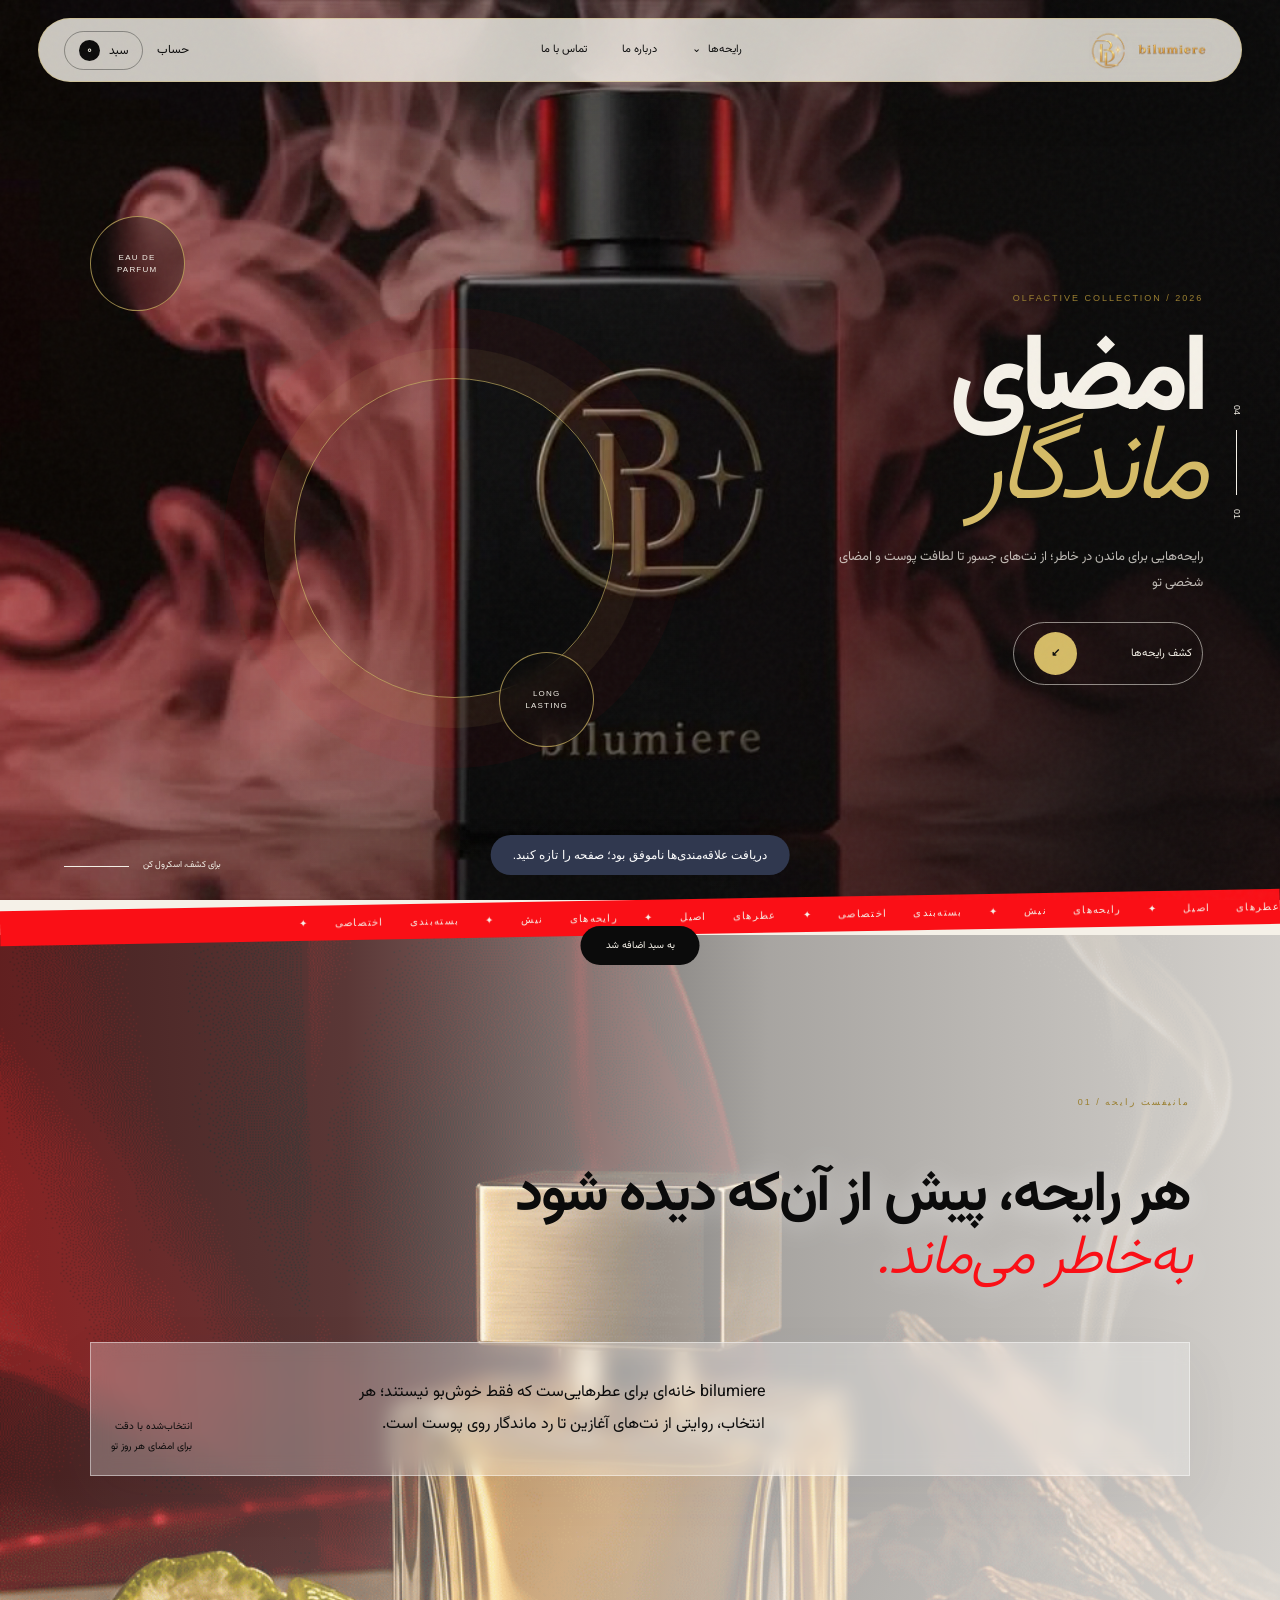
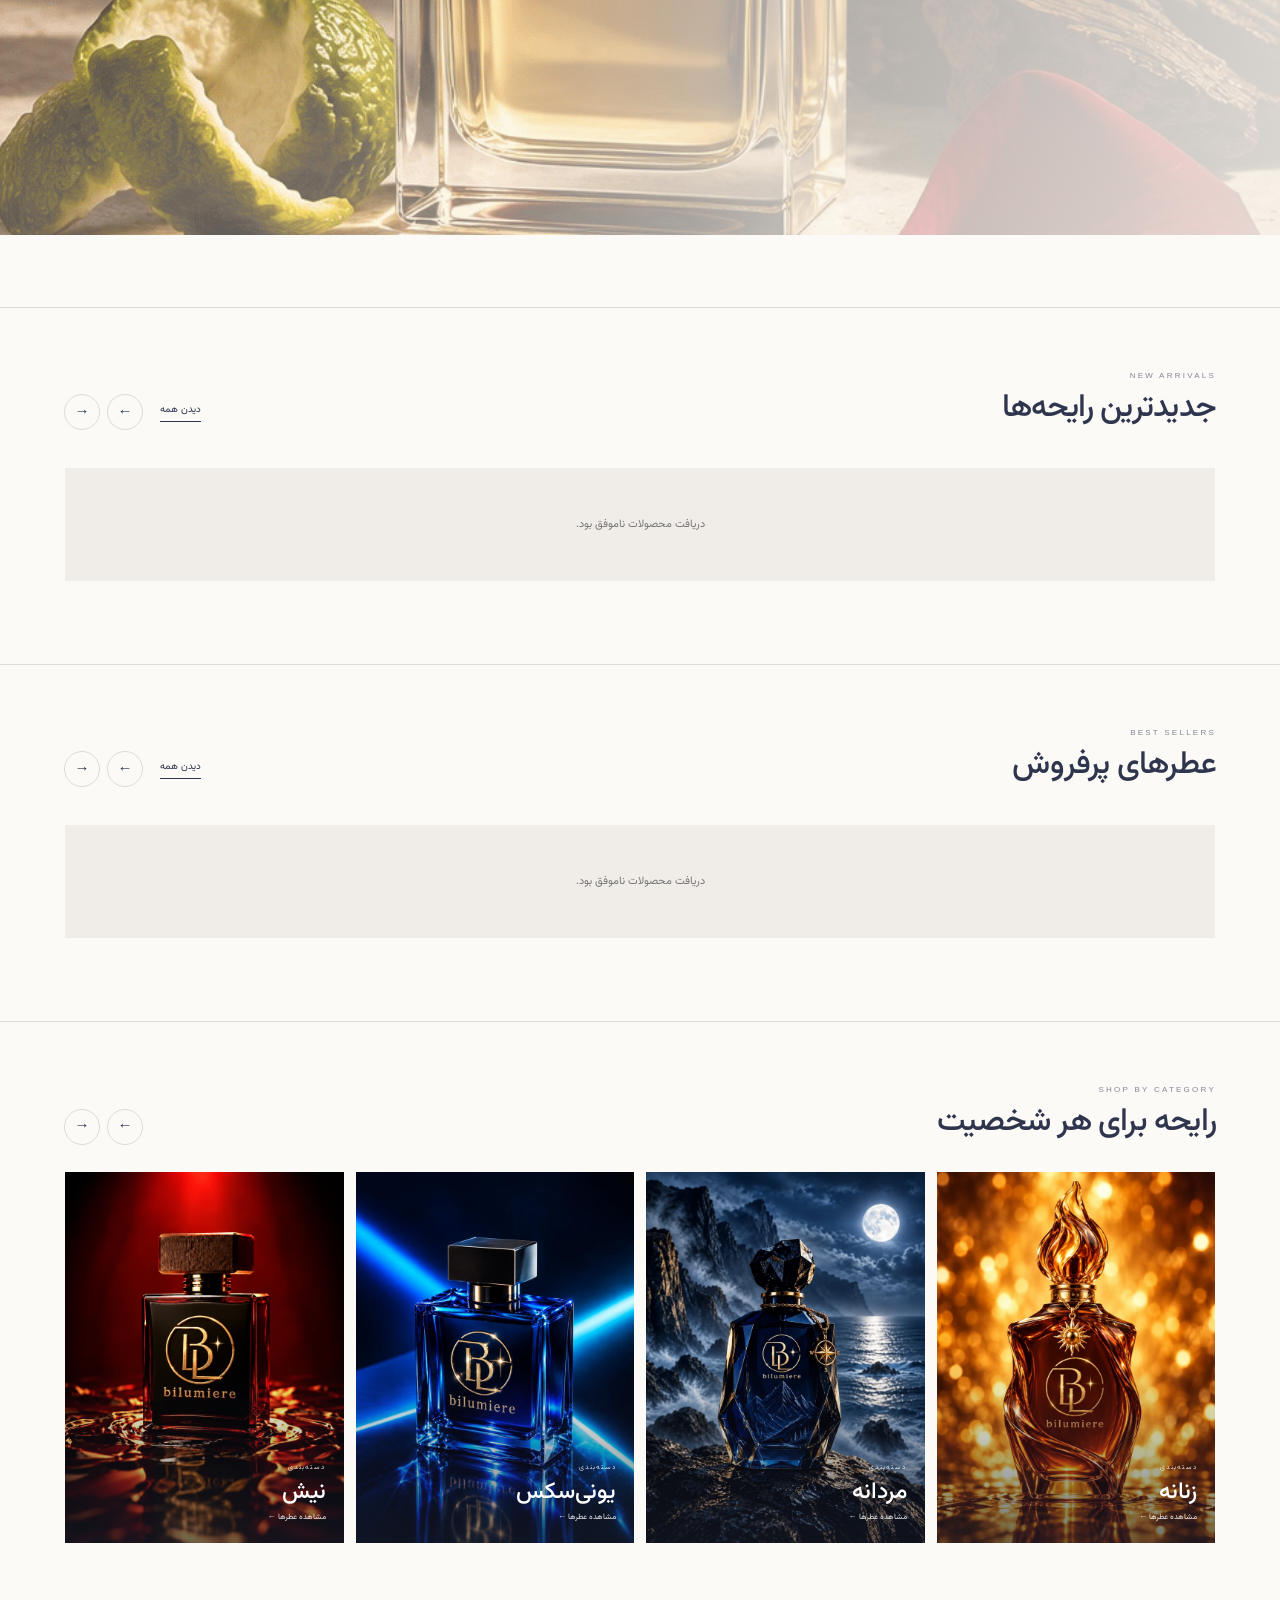
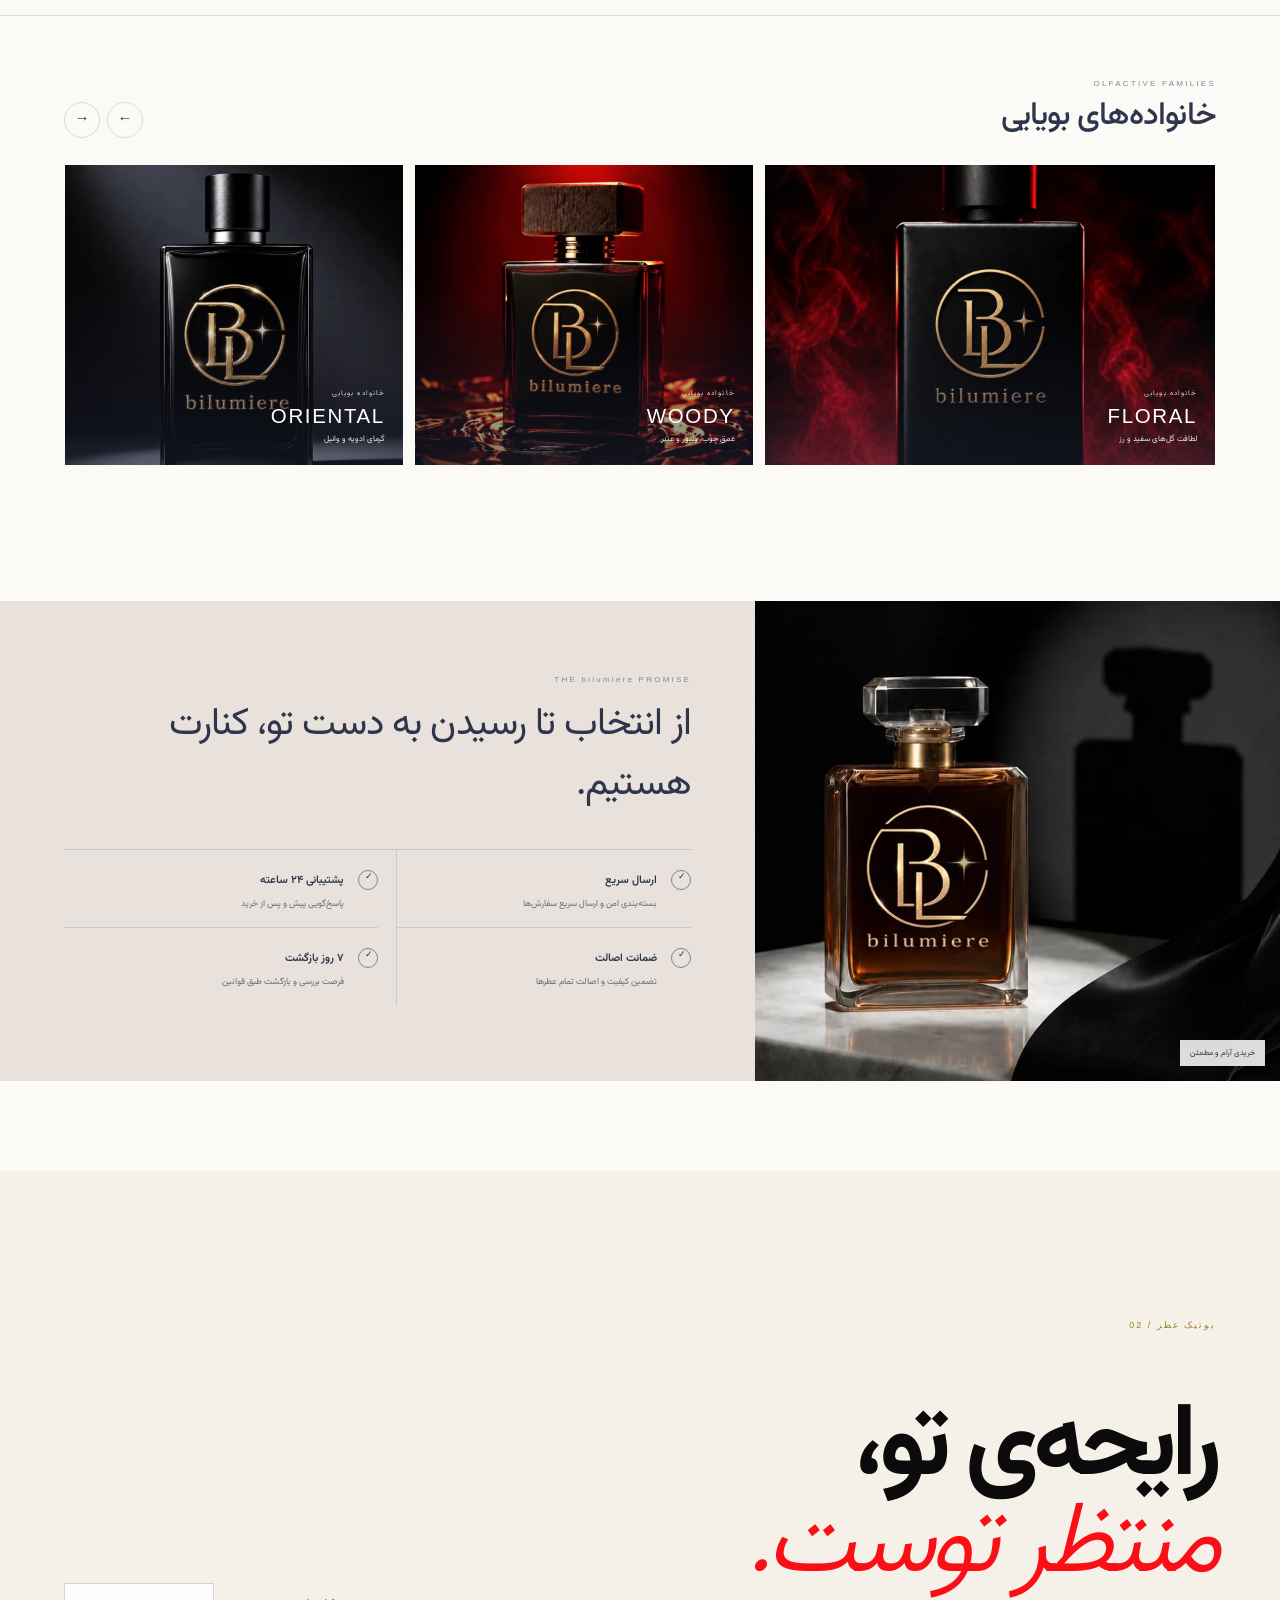
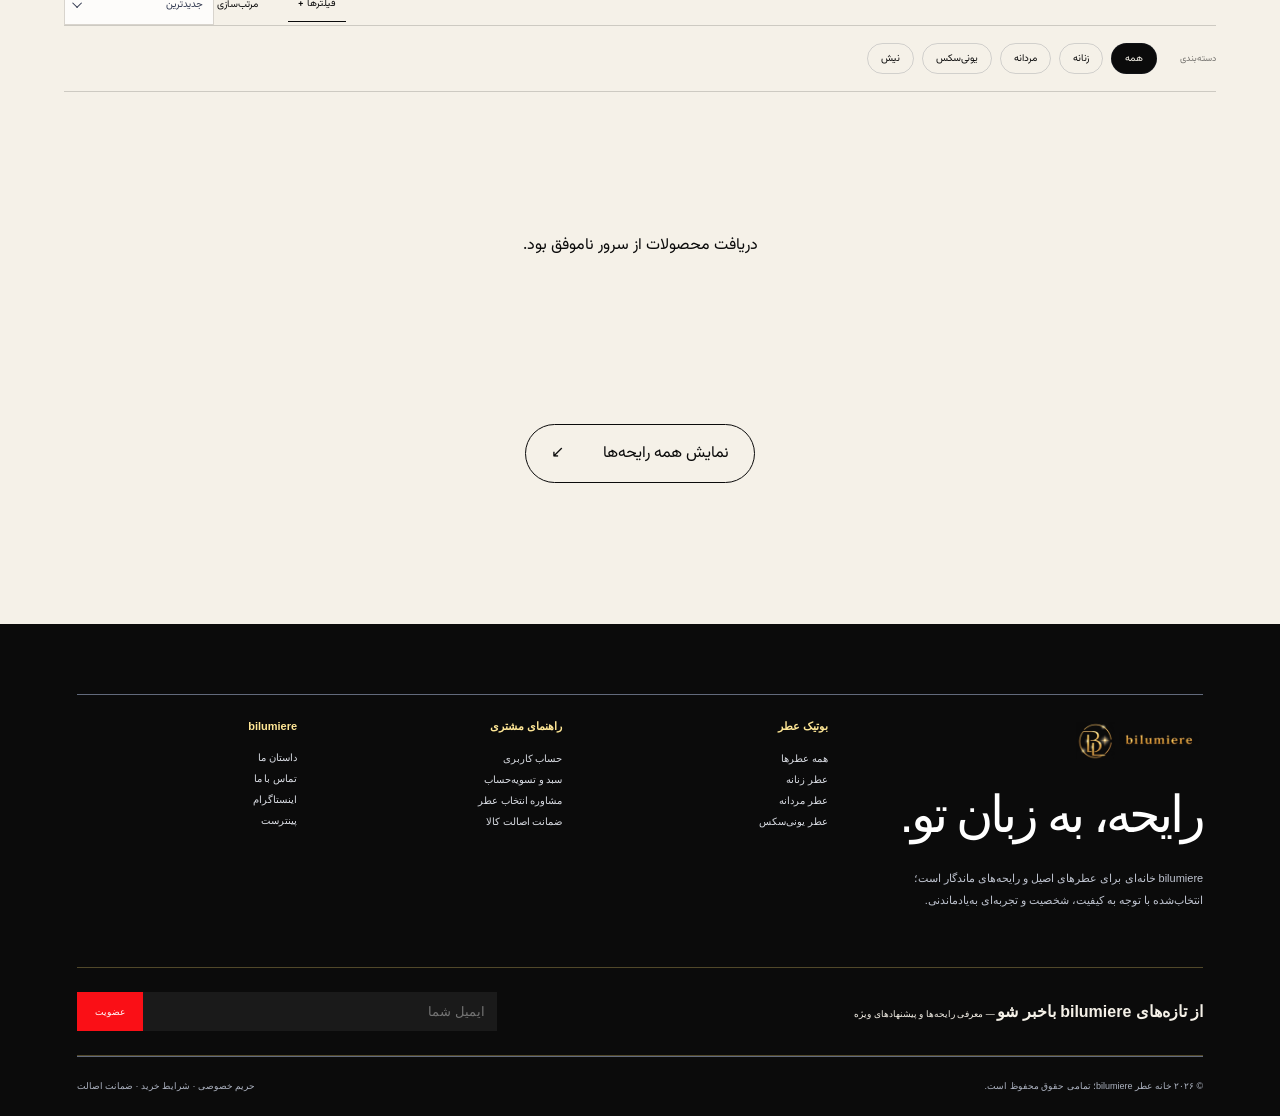
==== index.html @ 6fef71a8 "first commit" ====
<!doctype html><html lang="fa" dir="rtl"><head><meta charset="UTF-8"><meta name="viewport" content="width=device-width,initial-scale=1"><title>bilumiere — خانه عطر</title><meta name="description" content="فروشگاه عطر bilumiere؛ رایحه‌های زنانه، مردانه، یونی‌سکس و نیش"><link rel="preconnect" href="https://fonts.googleapis.com"><link rel="preconnect" href="https://fonts.gstatic.com" crossorigin><link href="https://fonts.googleapis.com/css2?family=Vazirmatn:wght@300;400;500;600;700;800&display=swap" rel="stylesheet"><link rel="stylesheet" href="styles.css?v=9"><link rel="stylesheet" href="customer-experience.css?v=1"><link rel="stylesheet" href="perfume-theme.css?v=2"></head><body>
<link rel="stylesheet" href="responsive.css"><link rel="stylesheet" href="mobile-hero-fix.css?v=3"><canvas id="fluid"></canvas><div class="grain"></div><div class="loader"><i></i><span>bilumiere PARFUMS</span><b>۰</b></div>
<header><a class="brand brand-logo" href="#top"><img src="assets/bilumiere-logo-header.webp" alt="bilumiere"></a><nav><a href="shop.html">فروشگاه عطر</a><a href="#story">داستان bilumiere</a><a href="#journal">ژورنال رایحه</a></nav><div class="actions"><button onclick="location.href='account.html'" aria-label="حساب کاربری">حساب</button><button data-cart>سبد <span class="cart-count">۰</span></button></div></header>
<main id="top"><section class="hero"><div class="hero-media"><video autoplay muted loop playsinline preload="metadata" poster="assets/hero-video-poster.jpg" aria-hidden="true" tabindex="-1"><source src="assets/hero-video.mp4" type="video/mp4"><img src="assets/hero-video-poster.jpg" alt="بطری عطر لوکس bilumiere"></video><div class="halo"></div><span class="tag t1">EAU DE<br>PARFUM</span><span class="tag t2">LONG<br>LASTING</span></div><div class="hero-copy"><span class="eyebrow">OLFACTIVE COLLECTION / 2026</span><h1><span>امضای</span><span><i>ماندگار</i></span></h1><p>رایحه‌هایی برای ماندن در خاطر؛ از نت‌های جسور تا لطافت پوست و امضای شخصی تو</p><a class="cta" href="#catalog"><span>کشف رایحه‌ها</span><b>↙</b></a></div><div class="side-index">01 <i></i> 04</div><div class="scroll-note">برای کشف، اسکرول کن <i></i></div></section>
<section class="marquee"><div>عطرهای اصیل ✦ رایحه‌های نیش ✦ بسته‌بندی اختصاصی ✦ عطرهای اصیل ✦ رایحه‌های نیش ✦ بسته‌بندی اختصاصی ✦</div></section>
<section class="intro" id="story"><span class="eyebrow">مانیفست رایحه / 01</span><h2>هر رایحه، پیش از آن‌که دیده شود<br><em>به‌خاطر می‌ماند.</em></h2><div class="intro-foot"><p>bilumiere خانه‌ای برای عطرهایی‌ست که فقط خوش‌بو نیستند؛ هر انتخاب، روایتی از نت‌های آغازین تا رد ماندگار روی پوست است.</p><span>انتخاب‌شده با دقت<br>برای امضای هر روز تو</span></div><div class="intro-orb"></div></section>
<section class="catalog" id="catalog"><div class="catalog-head"><div><span class="eyebrow">بوتیک عطر / 02</span><h2>رایحه‌ی تو،<br><i>منتظر توست.</i></h2></div><div class="catalog-tools"><button class="filter-toggle">فیلترها <b>+</b></button><label>مرتب‌سازی <select id="sort"><option value="new">جدیدترین</option><option value="low">ارزان‌ترین</option><option value="high">گران‌ترین</option></select></label></div></div>
<div class="filters"><div><span>دسته‌بندی</span><button class="active" data-filter="all">همه</button><button data-filter="women">زنانه</button><button data-filter="men">مردانه</button><button data-filter="unisex">یونی‌سکس</button><button data-filter="niche">نیش</button></div><div><span>خانواده بویایی</span><button class="active" data-material="all">همه</button><button data-material="floral">گلی</button><button data-material="woody">چوبی</button><button data-material="oriental">شرقی</button></div></div><div class="product-grid" id="products"></div><a class="more" href="shop.html">نمایش همه رایحه‌ها <span>↙</span></a></section>
<section class="journal" id="journal"><div class="journal-visual"><img src="assets/perfume-journal-v1.png" alt="نت‌های عطر و شیشه عطر"></div><div><span class="eyebrow">ژورنال رایحه / 03</span><h2>عطر را کجا و چطور<br><i>استفاده کنیم؟</i></h2><p>راهنمای کوتاه انتخاب، لایه‌سازی و استفاده درست از عطر برای پخش بو و ماندگاری بهتر.</p><a href="about.html">شناخت جهان رایحه ←</a></div></section></main>
<footer><a class="brand brand-logo"><img src="assets/bilumiere-logo-header.webp" alt="bilumiere"></a><h2>رایحه‌ی تو،<br><i>امضای توست.</i></h2><div><span>INSTAGRAM / PINTEREST</span><span>© 2026 bilumiere PARFUMS</span></div></footer>
<aside class="cart"><div class="cart-head"><h3>سبد خرید</h3><button class="cart-close">×</button></div><div class="cart-items"></div><div class="cart-empty"><div>✦</div><h4>سبدت هنوز خالی‌ست</h4><p>شاید رایحه‌ی تو همین نزدیکی باشد.</p></div><div class="cart-foot"><div><span>جمع کل</span><b class="cart-total">۰ تومان</b></div><button onclick="location.href='checkout.html'">ادامه و تسویه‌حساب ←</button></div></aside><div class="scrim"></div><div class="toast">به سبد اضافه شد</div><div class="cursor"><i></i></div><script src="app.js?v=14"></script><script src="product-favorites.js?v=1"></script></body></html>
---- styles.css ----
@keyframes loader-failsafe{to{opacity:0;visibility:hidden;pointer-events:none}}.loader{animation:loader-failsafe .35s 3s forwards}
:root{--ink:#30384f;--blue:#cfe8ff;--red:#ffb8b4;--yellow:#ffe796;--white:#fffaf2;--lilac:#d9ccff;--ease:cubic-bezier(.16,1,.3,1)}*{box-sizing:border-box}html{scroll-behavior:smooth}body{margin:0;background:var(--white);color:var(--ink);font-family:Vazirmatn,Tahoma,sans-serif;overflow-x:hidden}body.lock{overflow:hidden}a{color:inherit;text-decoration:none}button,select{font:inherit;color:inherit}button{cursor:pointer}#fluid{position:fixed;inset:0;width:100%;height:100%;z-index:-2}.grain{position:fixed;inset:0;z-index:30;pointer-events:none;opacity:.035;background-image:url("data:image/svg+xml,%3Csvg viewBox='0 0 180 180' xmlns='http://www.w3.org/2000/svg'%3E%3Cfilter id='n'%3E%3CfeTurbulence type='fractalNoise' baseFrequency='.9' numOctaves='3'/%3E%3C/filter%3E%3Crect width='100%25' height='100%25' filter='url(%23n)'/%3E%3C/svg%3E")}.loader{position:fixed;inset:0;z-index:100;background:#edf6ff;display:grid;place-content:center;gap:20px;text-align:center;clip-path:inset(0);transition:clip-path 1.1s var(--ease)}.loader.done{clip-path:inset(0 0 100%);pointer-events:none}.loader i{width:85px;height:85px;border-radius:46% 54% 38% 62%;background:linear-gradient(135deg,var(--red),var(--yellow),var(--blue));animation:morph 1.4s ease-in-out infinite alternate}.loader span,.eyebrow{font:500 9px sans-serif;letter-spacing:.22em}.loader b{font:300 11px sans-serif}header{position:fixed;z-index:20;top:18px;right:3%;left:3%;height:64px;padding:0 25px;border:1px solid rgba(255,255,255,.75);background:rgba(255,255,255,.4);backdrop-filter:blur(20px);border-radius:99px;display:flex;align-items:center;justify-content:space-between;box-shadow:0 15px 45px rgba(63,79,116,.08)}.brand{font:700 19px sans-serif}.brand sup{color:#ff6d67}header nav{display:flex;gap:35px;font-size:11px}header nav a{border-bottom:1px solid transparent;transition:.3s}header nav a:hover{border-color:currentColor}.actions{display:flex;gap:8px}.actions button{border:0;background:transparent;font-size:12px}.actions [data-cart]{border:1px solid rgba(48,56,79,.3);border-radius:99px;padding:8px 14px}.cart-count{display:inline-grid;place-items:center;background:var(--ink);color:white;width:21px;height:21px;border-radius:50%;margin-right:6px}
.hero{height:100svh;min-height:700px;position:relative;overflow:hidden;padding:120px 6vw 50px;display:flex;align-items:center}.hero-media{position:absolute;inset:0}.hero-media:after{content:"";position:absolute;inset:0;background:linear-gradient(90deg,transparent 22%,rgba(255,250,242,.2) 52%,rgba(255,250,242,.9) 82%)}.hero-media img{width:100%;height:100%;object-fit:cover;animation:heroFloat 9s ease-in-out infinite alternate}.halo{position:absolute;left:23%;top:42%;width:25vw;aspect-ratio:1;border:1px solid rgba(255,255,255,.8);border-radius:50%;box-shadow:0 0 0 30px rgba(255,255,255,.1),0 0 0 70px rgba(255,255,255,.06);animation:pulse 4s ease-in-out infinite}.hero-copy{position:relative;z-index:2;width:52%;margin-right:auto}.hero h1{font-size:clamp(5rem,11vw,11rem);line-height:.75;letter-spacing:-.08em;margin:35px 0}.hero h1 span{display:block}.hero h1 i{font-weight:300;color:#e96f69}.hero-copy p{max-width:390px;line-height:2;font-size:13px}.cta{margin-top:26px;width:190px;border:1px solid rgba(48,56,79,.38);border-radius:99px;padding:9px 10px 9px 20px;display:flex;align-items:center;justify-content:space-between;font-size:11px}.cta b{display:grid;place-items:center;width:43px;height:43px;border-radius:50%;background:var(--ink);color:white}.tag{position:absolute;z-index:3;width:95px;height:95px;border:1px solid white;border-radius:50%;background:rgba(255,255,255,.25);backdrop-filter:blur(10px);display:grid;place-content:center;text-align:center;font:8px/1.5 sans-serif;letter-spacing:.15em}.t1{left:7%;top:24%;animation:tagFloat 4s ease-in-out infinite}.t2{left:39%;bottom:17%;animation:tagFloat 5s -2s ease-in-out infinite}.side-index{position:absolute;z-index:3;right:3%;top:45%;writing-mode:vertical-rl;font:9px sans-serif}.side-index i{display:inline-block;width:1px;height:65px;background:currentColor;margin:12px 4px}.scroll-note{position:absolute;z-index:3;left:5%;bottom:28px;font-size:9px}.scroll-note i{display:inline-block;width:65px;height:1px;background:currentColor;margin-right:12px}.marquee{background:var(--ink);color:white;padding:12px 0;overflow:hidden;white-space:nowrap;transform:rotate(-1deg);position:relative;z-index:4}.marquee div{font:10px sans-serif;letter-spacing:.13em;word-spacing:22px;animation:marquee 18s linear infinite}
.intro{min-height:100vh;padding:12vw 7vw;position:relative;background:linear-gradient(145deg,#fffaf2,#f6e9ff 55%,#dff3ff);overflow:hidden}.intro h2,.catalog h2,.journal h2,footer h2{font-size:clamp(3.8rem,8vw,8.5rem);line-height:.95;letter-spacing:-.06em;margin:5vw 0;position:relative;z-index:2}.intro h2 em,.catalog h2 i,.journal h2 i,footer h2 i{font-weight:300}.intro-foot{display:flex;justify-content:flex-end;gap:12vw;align-items:end;position:relative;z-index:2}.intro-foot p{max-width:420px;line-height:2}.intro-foot span{font-size:10px;line-height:2}.intro-orb{position:absolute;width:42vw;aspect-ratio:1;left:-10%;bottom:-30%;background:linear-gradient(135deg,var(--red),var(--yellow),var(--blue));border-radius:60% 40% 55% 45%;filter:blur(3px);box-shadow:0 0 80px rgba(159,169,255,.35);animation:morph 6s ease-in-out infinite alternate}
.catalog{background:#fffaf3;padding:11vw 5vw;position:relative}.catalog-head{display:flex;justify-content:space-between;align-items:end}.catalog-head h2{margin-bottom:30px}.catalog-tools{display:flex;gap:30px;align-items:center;font-size:10px}.catalog-tools button,.catalog-tools select{border:0;border-bottom:1px solid;background:transparent;padding:10px}.filters{border-top:1px solid rgba(48,56,79,.18);border-bottom:1px solid rgba(48,56,79,.18);padding:17px 0;display:flex;gap:7vw;margin-bottom:45px;max-height:100px;transition:.5s var(--ease);overflow:hidden}.filters.closed{max-height:0;padding:0;border:0}.filters div{display:flex;align-items:center;gap:8px}.filters span{font-size:9px;margin-left:15px;opacity:.55}.filters button{border:1px solid rgba(48,56,79,.18);background:transparent;border-radius:99px;padding:7px 13px;font-size:10px}.filters button.active{background:var(--ink);color:white}.product-grid{display:grid;grid-template-columns:repeat(3,1fr);gap:14px}.product{transition:.6s var(--ease)}.product.hide{display:none}.product-media{height:48vw;max-height:620px;position:relative;overflow:hidden;background:var(--tone);border-radius:3px}.product-art{position:absolute;inset:0;display:grid;place-items:center}.jewel{width:42%;aspect-ratio:1;border:clamp(10px,1.4vw,21px) solid var(--metal);border-radius:50%;box-shadow:inset 5px 7px 12px rgba(255,255,255,.8),5px 15px 25px rgba(67,72,99,.16);transform:rotate(-20deg);transition:1s var(--ease)}.jewel:after{content:"";position:absolute;width:28%;aspect-ratio:1;background:var(--gem);border:5px solid var(--metal);border-radius:45% 55% 50%;top:2%;left:50%;transform:translate(-50%,-50%);box-shadow:0 5px 18px rgba(72,83,130,.2)}.product:hover .jewel{transform:rotate(18deg) scale(1.13)}.product-media:after{content:"";position:absolute;inset:0;background:linear-gradient(120deg,transparent 35%,rgba(255,255,255,.55) 50%,transparent 65%);transform:translateX(-120%);transition:1s}.product:hover .product-media:after{transform:translateX(120%)}.badge{position:absolute;top:15px;right:15px;background:white;padding:6px 10px;border-radius:99px;font-size:8px}.quick{position:absolute;right:12px;left:12px;bottom:12px;border:0;background:rgba(255,255,255,.82);backdrop-filter:blur(12px);padding:13px;transform:translateY(70px);transition:.5s var(--ease)}.product:hover .quick{transform:none}.product-info{display:flex;justify-content:space-between;padding:15px 4px}.product-info h3{font-size:13px;margin:0 0 5px}.product-info span,.product-info small{font-size:10px}.product-info small{opacity:.5}.more{display:block;margin:70px auto 0;border:1px solid;border-radius:99px;background:transparent;padding:16px 25px}.more span{margin-right:35px}
.journal{min-height:100vh;background:var(--yellow);display:grid;grid-template-columns:1fr 1fr;align-items:center;padding:8vw;gap:8vw}.journal-visual{height:70vh;background:linear-gradient(145deg,var(--red),var(--lilac),var(--blue));position:relative;display:grid;place-items:center;overflow:hidden}.journal-visual>span{font:700 clamp(2rem,5vw,5rem)/.9 sans-serif;color:white;z-index:2}.jewel-loop{position:absolute;width:52%;aspect-ratio:1;border:28px solid white;border-radius:50%;box-shadow:0 20px 50px rgba(60,60,100,.18);animation:loop 8s linear infinite}.journal p{line-height:2;max-width:380px}.journal a{display:inline-block;margin-top:25px;border-bottom:1px solid;font-size:11px}footer{padding:10vw 6vw 3vw;background:var(--ink);color:white}footer h2{color:white}footer h2 i{color:var(--yellow)}footer>div{display:flex;justify-content:space-between;border-top:1px solid #626a7c;padding-top:25px;font:9px sans-serif}
.cart{position:fixed;z-index:51;top:0;left:0;width:min(440px,100%);height:100%;background:#fffaf3;padding:25px;transform:translateX(-105%);transition:.7s var(--ease);display:flex;flex-direction:column}.cart.open{transform:none}.cart-head{display:flex;justify-content:space-between;border-bottom:1px solid #ddd}.cart-close{border:0;background:none;font-size:28px}.cart-items{overflow:auto}.cart-empty{text-align:center;margin:auto}.cart-empty div{font-size:50px;color:#f09a96}.cart-foot{border-top:1px solid #ddd;padding-top:20px;display:none}.cart-foot>div{display:flex;justify-content:space-between}.cart-foot>button{width:100%;border:0;background:var(--ink);color:white;padding:16px;margin-top:18px}.cart-item{display:grid;grid-template-columns:70px 1fr auto;gap:12px;padding:15px 0;border-bottom:1px solid #eee}.cart-thumb{background:var(--tone);display:grid;place-items:center}.cart-thumb i{width:30px;height:30px;border:6px solid silver;border-radius:50%}.cart-item h4{margin:5px 0;font-size:12px}.cart-item button{border:0;background:none}.scrim{position:fixed;z-index:50;inset:0;background:rgba(35,40,55,.25);backdrop-filter:blur(4px);opacity:0;pointer-events:none;transition:.5s}.scrim.on{opacity:1;pointer-events:auto}.toast{position:fixed;z-index:60;bottom:25px;right:50%;transform:translate(50%,90px);background:var(--ink);color:white;padding:12px 25px;border-radius:99px;font-size:10px;transition:.5s}.toast.show{transform:translate(50%,0)}.cursor{position:fixed;z-index:80;top:0;left:0;width:32px;height:32px;border:1px solid #596078;border-radius:50%;pointer-events:none}.cursor i{position:absolute;width:4px;height:4px;background:#596078;border-radius:50%;inset:13px}
@keyframes morph{to{border-radius:35% 65% 63% 37%;transform:rotate(25deg) scale(1.08)}}@keyframes heroFloat{to{transform:scale(1.045) translateY(-8px)}}@keyframes pulse{50%{transform:scale(1.12);opacity:.55}}@keyframes tagFloat{50%{transform:translateY(-14px) rotate(5deg)}}@keyframes marquee{to{transform:translateX(50%)}}@keyframes loop{to{transform:rotateY(360deg) rotateZ(25deg)}}
@media(max-width:800px){.cursor{display:none}header{padding:0 15px}header nav{display:none}.hero{min-height:650px}.hero-media:after{background:linear-gradient(0deg,rgba(255,250,242,.95),transparent 70%)}.hero-media img{object-position:35% center}.hero-copy{width:100%;align-self:flex-end}.hero h1{font-size:21vw}.tag{width:70px;height:70px}.t1{top:17%}.t2{left:auto;right:8%;bottom:38%}.catalog,.intro{padding:28vw 20px}.intro h2,.catalog h2,.journal h2{font-size:15vw}.intro-foot,.catalog-head{display:block}.catalog-tools{margin:35px 0}.filters{display:block;max-height:180px}.filters div{overflow:auto;margin:8px 0}.filters button{white-space:nowrap}.product-grid{grid-template-columns:repeat(2,1fr);gap:8px}.product-media{height:65vw}.quick{transform:none;font-size:9px}.journal{grid-template-columns:1fr;padding:25vw 20px}.journal-visual{height:55vh}footer{padding:25vw 20px 30px}}@media(prefers-reduced-motion:reduce){*{animation-duration:.01ms!important;scroll-behavior:auto!important}}
.cursor{opacity:0;transform:translate3d(-64px,-64px,0);transition:opacity .18s ease}.cursor.is-active{opacity:1}
---- customer-experience.css ----
.slide-product{position:relative}.slide-product .product-favorite{position:absolute;left:12px;top:12px;z-index:3;width:44px;height:44px;display:grid;place-items:center;border:1px solid #d8d6d0;border-radius:50%;background:#fff;color:#30384f;font-size:25px;line-height:1;cursor:pointer;box-shadow:0 2px 8px #30384f15}.slide-product .product-favorite:hover,.slide-product .product-favorite.is-favorite{color:#b64150;background:#fff2f3;border-color:#dfadb3}.product-favorite:focus-visible,.wishlist:focus-visible{outline:3px solid #8bbdf1;outline-offset:3px}.product-favorite:disabled{opacity:.5}.secondary-actions .wishlist{padding:12px;border:1px solid #d7d4cc;border-radius:6px;font-size:12px;background:#fff}.secondary-actions .wishlist.is-favorite{color:#a33544;background:#fff0f2}.favorite-notice{position:fixed;z-index:100;bottom:25px;left:50%;transform:translate(-50%,100px);max-width:90vw;padding:13px 22px;background:#30384f;color:#fff;border-radius:20px;font:12px Tahoma,sans-serif;transition:transform .2s}.favorite-notice.show{transform:translate(-50%,0)}
.review-list{display:grid;gap:16px;margin:25px 0}.review-list article{padding:24px;border:1px solid #ddd9d0;border-radius:10px;background:#fff}.review-list article>div{display:flex;justify-content:space-between;gap:12px}.review-list article span{color:#a87913}.review-list article p{white-space:pre-wrap;overflow-wrap:anywhere}.review-list time{font-size:11px;color:#717687}.review-form,.review-login{background:#fff;border:1px solid #ddd9d0;border-radius:12px;padding:28px;margin-top:24px;display:grid;gap:12px}.review-form h3,.review-login h3{margin:0;font-size:20px}.review-form p,.review-login p{margin:0;font-size:12px}.review-form fieldset{padding:0;border:0;margin:10px 0}.review-form legend,.review-form>label{font-size:13px;margin-bottom:10px}.review-stars{display:flex;gap:8px;flex-wrap:wrap}.review-stars label{position:relative;cursor:pointer}.review-stars input{position:absolute;opacity:0;width:100%;height:100%;margin:0}.review-stars span{display:block;padding:10px 14px;border:1px solid #d4d0c7;border-radius:6px;font-size:14px}.review-stars input:checked+span{background:#fff1c7;color:#805900;border-color:#b38b2b}.review-stars input:focus-visible+span{outline:3px solid #8bbdf1}.review-form textarea{width:100%;resize:vertical;min-height:140px;padding:14px;border:1px solid #ccc6bb;border-radius:6px;font:14px Vazirmatn,Tahoma,sans-serif;color:#30384f;line-height:1.9}.review-form small{font-size:11px;color:#717687}.review-form button,.review-login a{justify-self:start;padding:13px 24px;background:#30384f;color:#fff;border:0;border-radius:6px;text-decoration:none;font:13px Vazirmatn,Tahoma,sans-serif}.review-form button:disabled{opacity:.6}.review-form .review-feedback{color:#30384f;min-height:22px}
.customer-order-summary dl,.customer-order-address,.customer-order-totals{display:grid;gap:10px;margin:16px 0}.order-detail dl>div{display:grid;grid-template-columns:140px minmax(0,1fr);gap:10px;border-bottom:1px solid #e5e2da;padding:8px}.order-detail dd{margin:0;white-space:pre-wrap;overflow-wrap:anywhere}.order-detail dt{color:#717687}.order-detail h4{font-size:15px;margin:24px 0 10px}.customer-order-actions{display:flex;gap:10px;flex-wrap:wrap}.order-list .customer-order-actions button,.order-list .customer-order-edit button{border:1px solid #30384f;border-radius:5px;background:#30384f;color:#fff;padding:12px 16px;min-height:44px;margin:0}.order-list .customer-order-actions .order-danger{background:#fff;color:#a33544;border-color:#a33544}.order-policy{font-size:11px;line-height:1.9;color:#717687}.customer-order-edit{display:grid;grid-template-columns:1fr 1fr;gap:14px;background:#faf9f6;padding:20px;margin-top:20px}.customer-order-edit h4,.customer-order-edit>div{grid-column:1/-1}.customer-order-edit label{display:grid;gap:8px;font-size:12px}.customer-order-edit input,.customer-order-edit textarea{width:100%;min-width:0;padding:12px;border:1px solid #d7d4cc;background:#fff;font:inherit}.customer-transactions{font-size:12px;line-height:1.9}.order-detail [hidden]{display:none!important}
@media(max-width:600px){.review-form,.review-login,.review-list article{padding:18px}.review-stars span{padding:10px}.customer-order-edit{grid-template-columns:1fr;padding:14px}.order-detail dl>div{grid-template-columns:100px minmax(0,1fr)}.order-detail .account-order-items>div{min-width:0;flex-wrap:wrap}.order-detail .account-order-items strong{width:100%}.order-detail{font-size:12px}.customer-order-actions button{flex:1}}
@media print{body:has(.printing-order) *{visibility:hidden!important}body:has(.printing-order) .printing-order,body:has(.printing-order) .printing-order *{visibility:visible!important}.printing-order{position:absolute!important;inset:0!important;width:100%!important;background:#fff!important;color:#000!important;padding:20px!important;border:0!important}.printing-order .customer-order-actions,.printing-order [data-order-edit],.printing-order [data-order-message],.printing-order .order-policy{display:none!important}.printing-order img{max-width:50px}.printing-order dl>div{break-inside:avoid}}
.catalog a.more{width:fit-content;color:inherit;text-decoration:none;text-align:center}
---- perfume-theme.css ----
@import url("product-media-fix.css?v=1");

:root{
  --ink:#0b0b0b!important;
  --paper:#f5f1e8!important;
  --white:#f5f1e8!important;
  --gold:#d5bb66;
  --red:#fa0f16!important;
  --yellow:#d5bb66!important;
  --blue:#d5bb66!important;
  --lilac:#fa0f16!important;
  --line:rgba(11,11,11,.16)!important;
}
body{background:#f5f1e8;color:#0b0b0b}
::selection{background:#fa0f16;color:#f5f1e8}
.brand{letter-spacing:.16em}.brand sup{color:#fa0f16!important}
header{border-color:rgba(213,187,102,.42)!important;background:rgba(245,241,232,.82)!important;box-shadow:0 18px 55px rgba(11,11,11,.09)!important}
.actions [data-cart],.head-actions a:last-child{border-color:rgba(11,11,11,.35)!important}
.cart-count,.cta b,.quick,.add-product,.contact-form button{background:#0b0b0b!important;color:#f5f1e8!important}
.hero{background:#0b0b0b;color:#f5f1e8}
.hero-media:after{background:linear-gradient(90deg,transparent 20%,rgba(11,11,11,.15) 48%,rgba(11,11,11,.9) 88%)!important}
.hero h1 i,.hero h1 em{color:#d5bb66!important}.hero-copy p{color:rgba(245,241,232,.76)}
.hero .cta{border-color:rgba(245,241,232,.55)}.hero .cta b{background:#d5bb66!important;color:#0b0b0b!important}
.halo{border-color:rgba(213,187,102,.7)!important;box-shadow:0 0 0 30px rgba(213,187,102,.08),0 0 0 70px rgba(250,15,22,.05)!important}
.tag{border-color:rgba(213,187,102,.7)!important;background:rgba(11,11,11,.35)!important;color:#f5f1e8}
.marquee{background:#fa0f16!important;color:#f5f1e8!important}
.intro{background:linear-gradient(145deg,#f5f1e8 0 63%,#d5bb66 150%)!important}
.intro h2 em,.catalog h2 i,.journal h2 i,footer h2 i{color:#fa0f16}
.intro-orb{background:radial-gradient(circle at 35% 30%,#f5f1e8 0 3%,#d5bb66 4% 37%,#fa0f16 38% 61%,#0b0b0b 62%)!important;filter:none!important;opacity:.94}
.catalog{background:#f5f1e8!important}.filters{border-color:rgba(11,11,11,.17)!important}.filters button.active{background:#0b0b0b!important;color:#f5f1e8!important}
.product-media{background:#e8e0cf!important}.product-media:before{content:"EAU DE PARFUM";position:absolute;z-index:2;right:14px;bottom:13px;font:600 7px Arial;letter-spacing:.17em;color:rgba(11,11,11,.55)}
.product-photo{transition:transform .8s cubic-bezier(.16,1,.3,1)}.product:hover .product-photo{transform:scale(1.035)}
.badge{background:#f5f1e8!important;color:#0b0b0b}.quick{border:1px solid #0b0b0b!important}
.journal{background:#0b0b0b!important;color:#f5f1e8}.journal-visual{background:#151515!important}.journal-visual img{width:100%;height:100%;object-fit:cover}.journal a{color:#d5bb66}
footer,.site-footer{background:#0b0b0b!important;color:#f5f1e8!important}.footer-newsletter{border-color:rgba(213,187,102,.35)!important}.footer-newsletter button{background:#fa0f16!important;color:#fff!important}
.cart,.cart-drawer{background:#f5f1e8!important}.toast,.notice,.admin-toast{background:#0b0b0b!important;color:#f5f1e8!important}
.page-hero{background:linear-gradient(135deg,#d5bb66 -35%,#f5f1e8 48%,rgba(250,15,22,.16))!important}.values article{border-top-color:#fa0f16!important;background:#fffaf0!important}
.shop-intro{border-bottom-color:rgba(11,11,11,.16)!important}.filter-panel,.results,.data-card,.settings-card{border-color:rgba(11,11,11,.14)!important}
.custom-select-trigger,.filter-panel input,.filter-panel fieldset{border-color:rgba(11,11,11,.2)!important}
.product-layout,.information,.related{--ink:#0b0b0b}.category-label,.section-index,.eyebrow{color:#9a7f2f!important}.availability i{background:#d5bb66!important}
.purchase-benefits i{color:#fa0f16!important}.tabs button.active{border-color:#fa0f16!important;color:#fa0f16!important}
.auth-art{background:#0b0b0b!important;color:#f5f1e8!important}.auth-art i,.auth-tabs button.active{color:#fa0f16!important}.auth-jewel{background:radial-gradient(circle,#d5bb66 0 24%,#fa0f16 25% 47%,#0b0b0b 48%)!important}
.admin-page,.admin-shell{--ink:#0b0b0b;--paper:#f5f1e8}.sidebar{background:#0b0b0b!important;color:#f5f1e8!important}.sidebar nav button.active{background:#fa0f16!important;color:white!important}.primary{background:#0b0b0b!important;color:#f5f1e8!important}.stat-card:before,.settings-card:before{background:#d5bb66!important}
@media(max-width:800px){.hero-media:after{background:linear-gradient(0deg,rgba(11,11,11,.96),rgba(11,11,11,.05) 72%)!important}.hero-copy{padding-bottom:3vh}.journal{padding-top:18vw!important}}

/* bilumiere header identity */
.brand-logo{display:inline-flex!important;align-items:center;justify-content:center;flex-shrink:0;line-height:0}
.brand-logo img{display:block;width:clamp(118px,10vw,155px);height:auto;max-height:54px;object-fit:contain}
.sidebar .brand-logo{width:100%;justify-content:flex-start;margin-bottom:10px}
.sidebar .brand-logo img,.dash-nav .brand-logo img{width:170px;max-height:62px}
@media(max-width:800px){header .brand-logo img{width:118px;max-height:43px}.mobile-nav .brand-logo img{width:145px;max-height:54px}}

/* Product images always fit the interface instead of using their source dimensions. */
img{max-width:100%}
.product-media,
.slide-product-media,
.shop-card .card-image,
.gallery-stage,
.related-card figure,
.favorite-grid article,
.checkout-thumb,
.cart-thumb,
.cart-pic,
.product-thumb,
.main-image-preview,
.gallery-editor article{overflow:hidden}
.product-media,
.slide-product-media,
.shop-card .card-image{
  width:100%;
  height:auto!important;
  aspect-ratio:4/5;
  background:#eee9df!important;
}
.product-photo,
.product-media>img,
.slide-product-media>img,
.shop-card .card-image>img,
.gallery-stage>img,
.thumb>img,
.related-card img,
.favorite-grid img,
.checkout-thumb img,
.cart-thumb img,
.cart-pic img,
.account-order-items img,
.product-thumb img,
.main-image-preview img,
.gallery-editor img{
  display:block;
  width:100%!important;
  height:100%!important;
  max-width:100%;
  max-height:100%;
  object-fit:contain!important;
  object-position:center;
}
.slide-product{
  flex:0 0 clamp(210px,21vw,295px)!important;
  width:clamp(210px,21vw,295px)!important;
  min-width:0;
  max-width:295px!important;
}
.carousel-rail{display:flex;align-items:flex-start}
.gallery-stage{width:100%;max-height:720px}
.related-card figure{aspect-ratio:4/5;height:auto!important;background:#eee9df}
.favorite-grid article{min-width:0}
.favorite-grid img{aspect-ratio:4/5;height:auto!important;background:#eee9df}
.checkout-thumb,.cart-thumb,.cart-pic,.product-thumb{flex:none}
@media(max-width:600px){
  .slide-product{
    flex-basis:68vw!important;
    width:68vw!important;
    min-width:190px;
    max-width:260px!important;
  }
  .gallery-stage{height:min(55vh,520px)!important}
}
---- responsive.css ----
.liquid-balls{position:absolute;inset:0;z-index:2;pointer-events:none}.liquid-ball{position:absolute;display:block;border-radius:48% 52% 44% 56%;will-change:transform;box-shadow:inset -12px -14px 28px rgba(70,78,115,.12),inset 10px 12px 24px rgba(255,255,255,.62),0 24px 55px rgba(65,83,130,.15);animation:ballMorph 6s ease-in-out infinite alternate}.ball-blue{width:105px;height:105px;left:46%;top:18%;background:radial-gradient(circle at 32% 25%,#fff,#acd9ff 45%,#91bff0)}.ball-red{width:72px;height:72px;left:17%;bottom:10%;background:radial-gradient(circle at 30% 20%,#ffece8,#ffaaa5 50%,#ee827e);animation-delay:-2s}.ball-yellow{width:54px;height:54px;left:7%;top:58%;background:radial-gradient(circle at 28% 22%,#fff,#ffe58c 52%,#efc956);animation-delay:-4s}.ball-glass{width:130px;height:130px;right:43%;bottom:7%;border:1px solid rgba(255,255,255,.85);background:radial-gradient(circle at 30% 25%,rgba(255,255,255,.7),rgba(196,225,255,.18) 55%,rgba(255,184,180,.22));backdrop-filter:blur(4px);animation-delay:-3s}@keyframes ballMorph{0%{border-radius:48% 52% 44% 56%;rotate:-8deg}50%{border-radius:62% 38% 58% 42%;translate:0 -14px}100%{border-radius:39% 61% 35% 65%;rotate:12deg;translate:8px 9px}}
@media(max-width:800px){header{top:10px;right:12px;left:12px;height:55px;padding:0px 13px}.brand{font-size:16px}.actions [data-cart]{padding:6px 10px}.hero{height:100svh;min-height:680px;padding:80px 18px 26px;align-items:flex-end}.hero-media img{object-position:31% center;transform:scale(1.08)}.hero-media:after{background:linear-gradient(0deg,#fffaf2 5%,rgba(255,250,242,.9) 35%,rgba(255,250,242,.08) 68%)}.hero-copy{width:100%;padding-bottom:45px}.hero h1{font-size:20vw;line-height:.72;margin:18px 0}.hero-copy p{font-size:11px;line-height:1.9;max-width:280px}.cta{width:165px;margin-top:15px}.cta b{width:36px;height:36px}.eyebrow{font-size:7px}.side-index{display:none}.scroll-note{left:18px;bottom:16px}.tag{font-size:6px}.t1{left:7%;top:17%}.t2{right:6%;left:auto;bottom:43%}.ball-blue{width:72px;height:72px;left:70%;top:21%}.ball-red{width:52px;height:52px;left:13%;bottom:34%}.ball-yellow{width:38px;height:38px;left:52%;top:33%}.ball-glass{width:82px;height:82px;right:8%;bottom:24%}.intro{padding:25vw 18px}.intro h2{font-size:14vw}.catalog{padding:24vw 14px}.catalog h2{font-size:14vw}.catalog-tools{width:100%;gap:8px}.catalog-tools label{display:flex;align-items:center}.filters{margin-bottom:22px}.product-grid{grid-template-columns:repeat(2,minmax(0,1fr))}.product-info{display:block}.product-info>span{display:block;margin-top:5px}.product-info h3{font-size:11px}.product-media{height:68vw}.journal{padding:22vw 18px;gap:40px}.journal h2{font-size:14vw}.journal-visual{height:52vh}.cart{padding:18px}.intro-orb{width:95vw}.cursor{display:none}}
@media(max-width:390px){.actions>button:first-child{display:none}.hero h1{font-size:22vw}.hero-copy p{max-width:245px}.tag.t2{display:none}.product-grid{grid-template-columns:1fr}.product-media{height:112vw}.product-info{display:flex}.filters div{gap:5px}.filters button{padding:6px 10px}.journal-visual{height:46vh}}
---- mobile-hero-fix.css ----
/* Hero media refinements. Loaded separately to avoid stale host/browser caches. */
.hero-media video {
  display: block;
  width: 100%;
  height: 100%;
  object-fit: cover;
  object-position: center;
  filter: brightness(.94) contrast(1.035) saturate(.96);
}

@media (max-width: 800px) {
  .hero-media video {
    object-position: 50% center;
    filter: brightness(.9) contrast(1.045) saturate(.94);
  }

  .hero .t2 {
    left: 7%;
    right: auto;
    top: 31%;
    bottom: auto;
  }
}
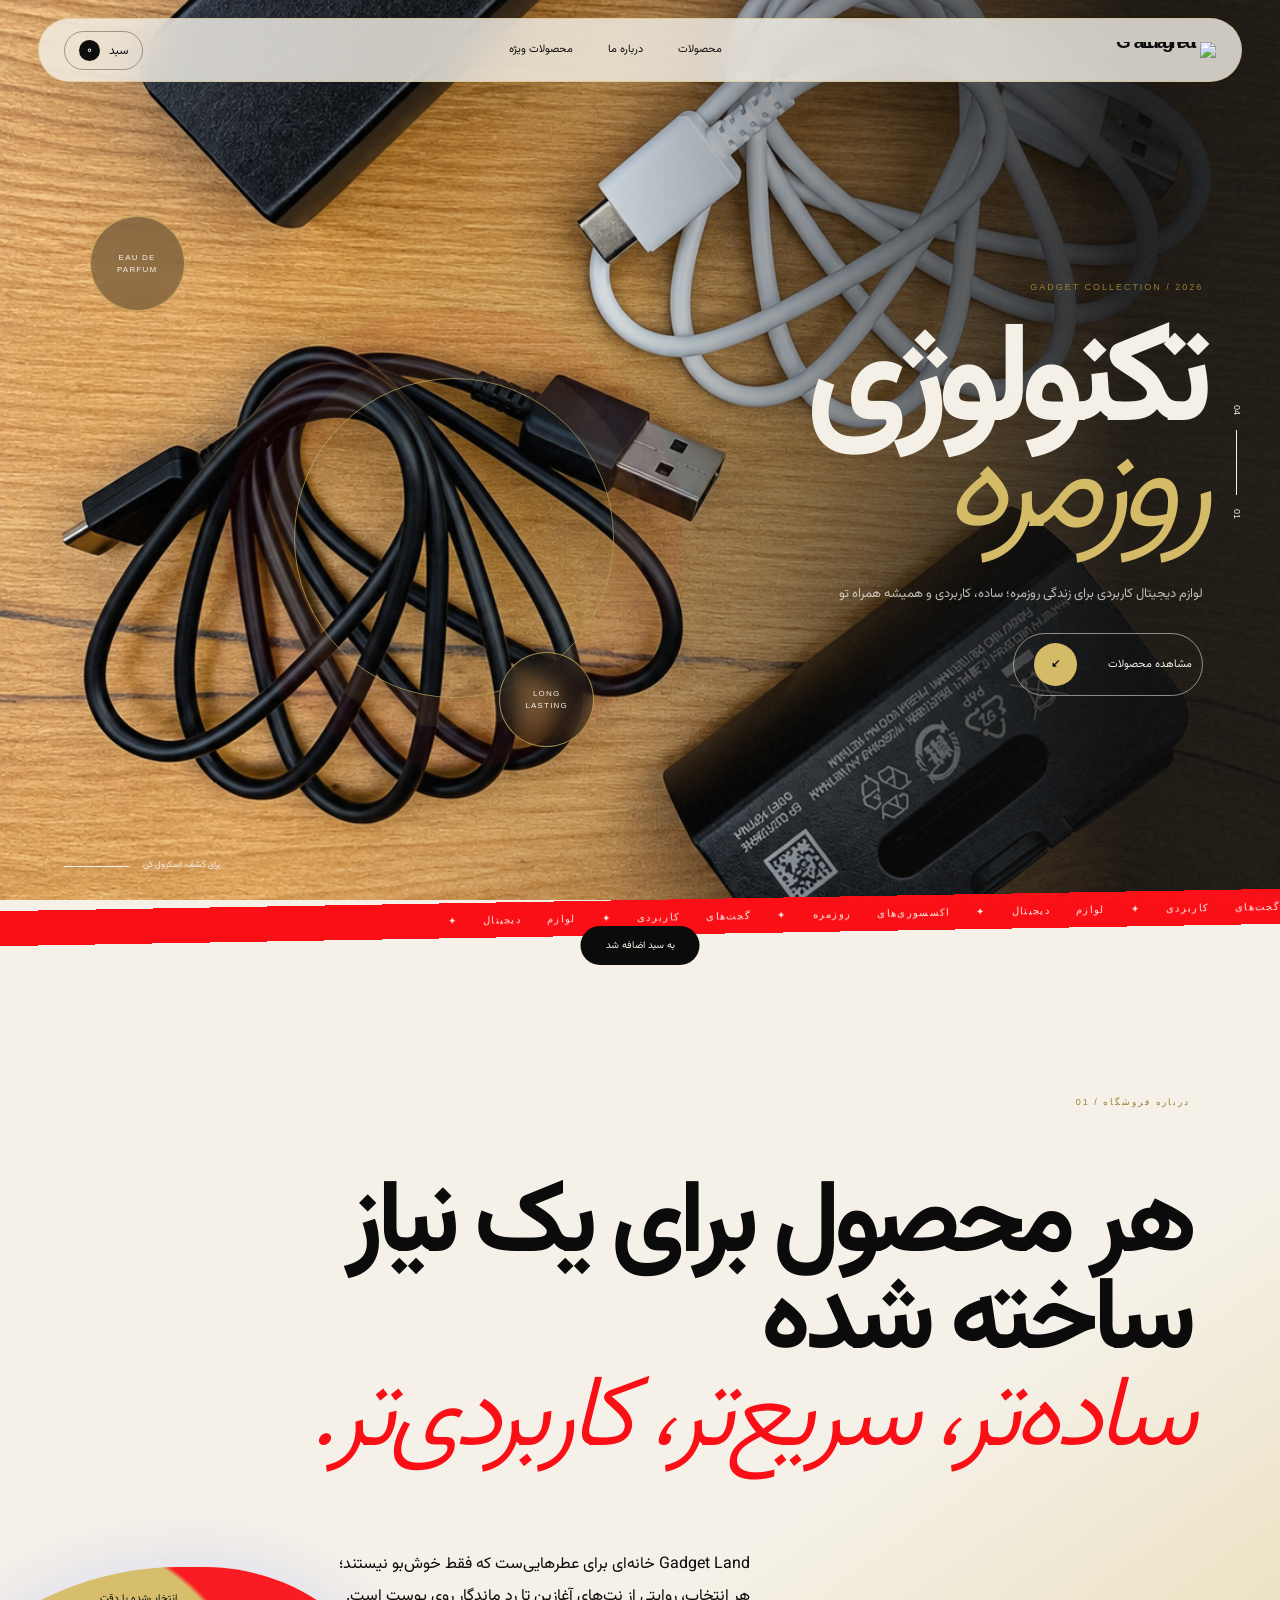
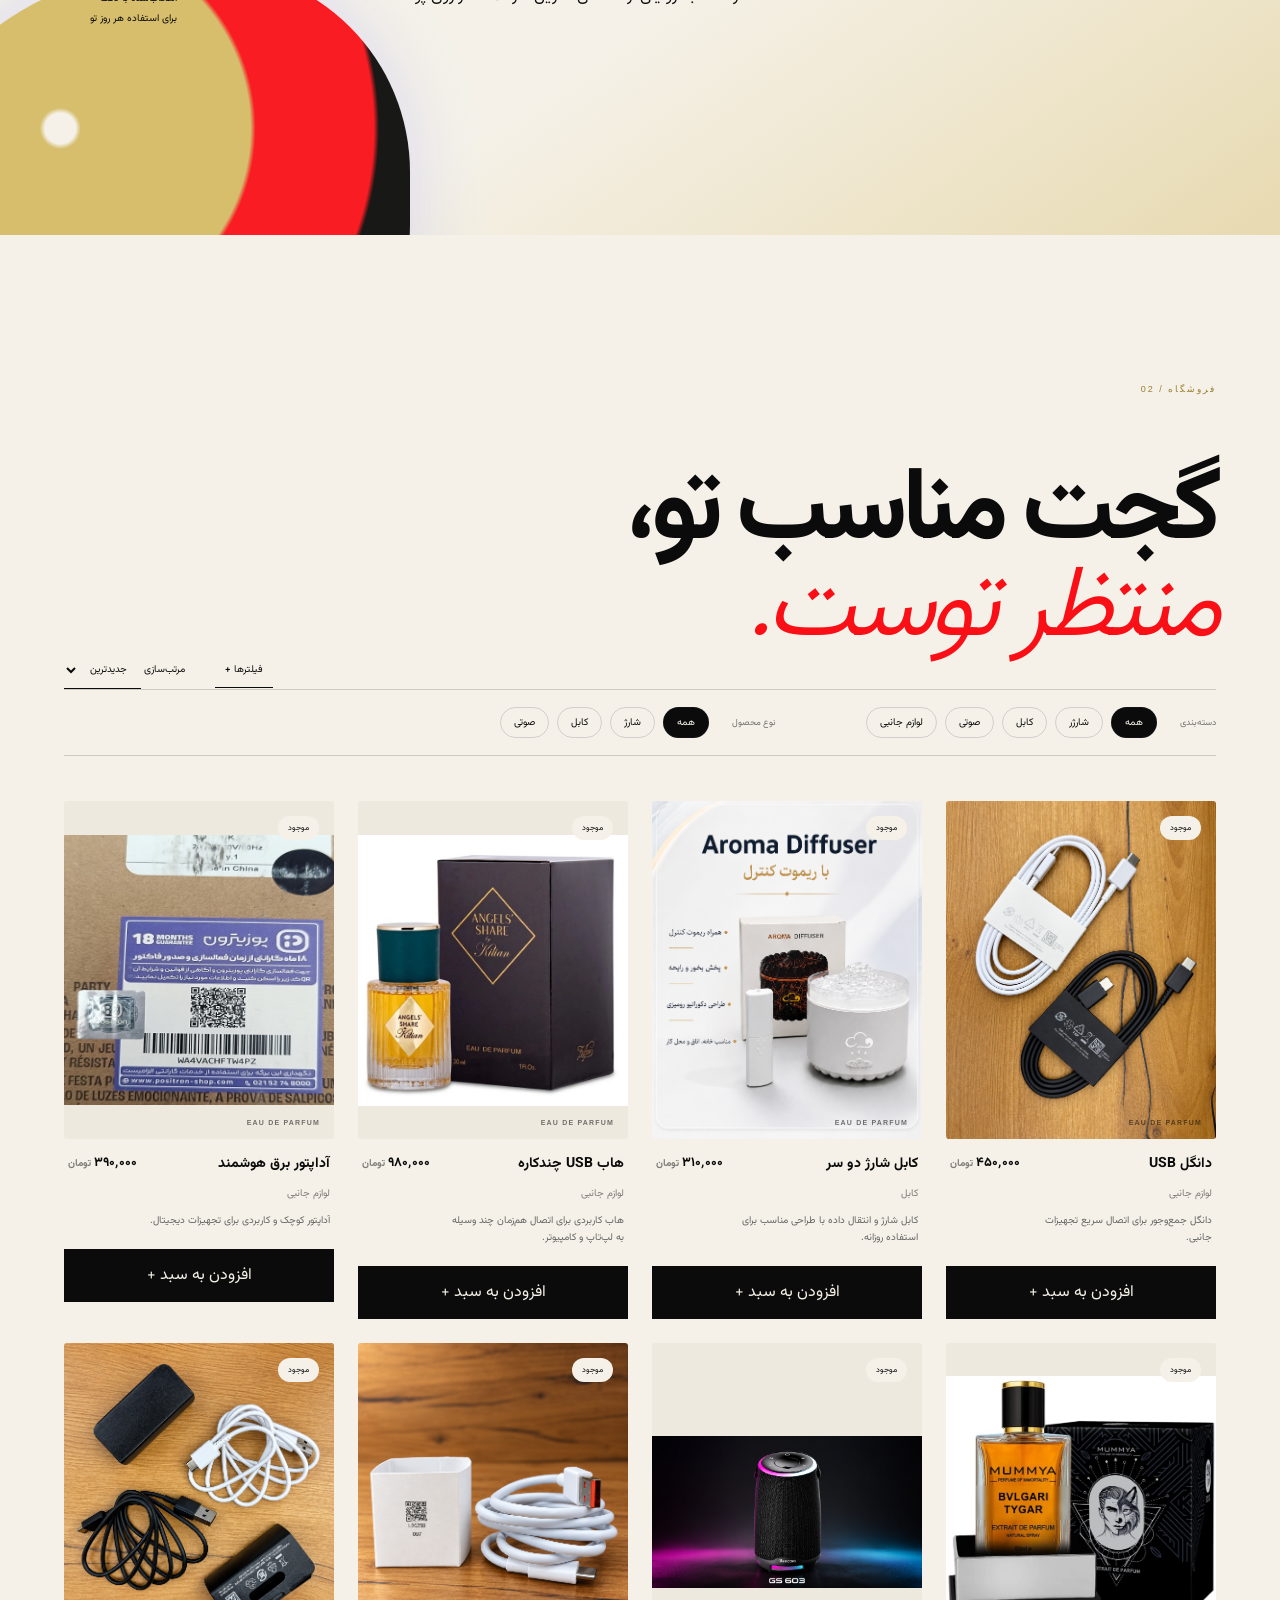
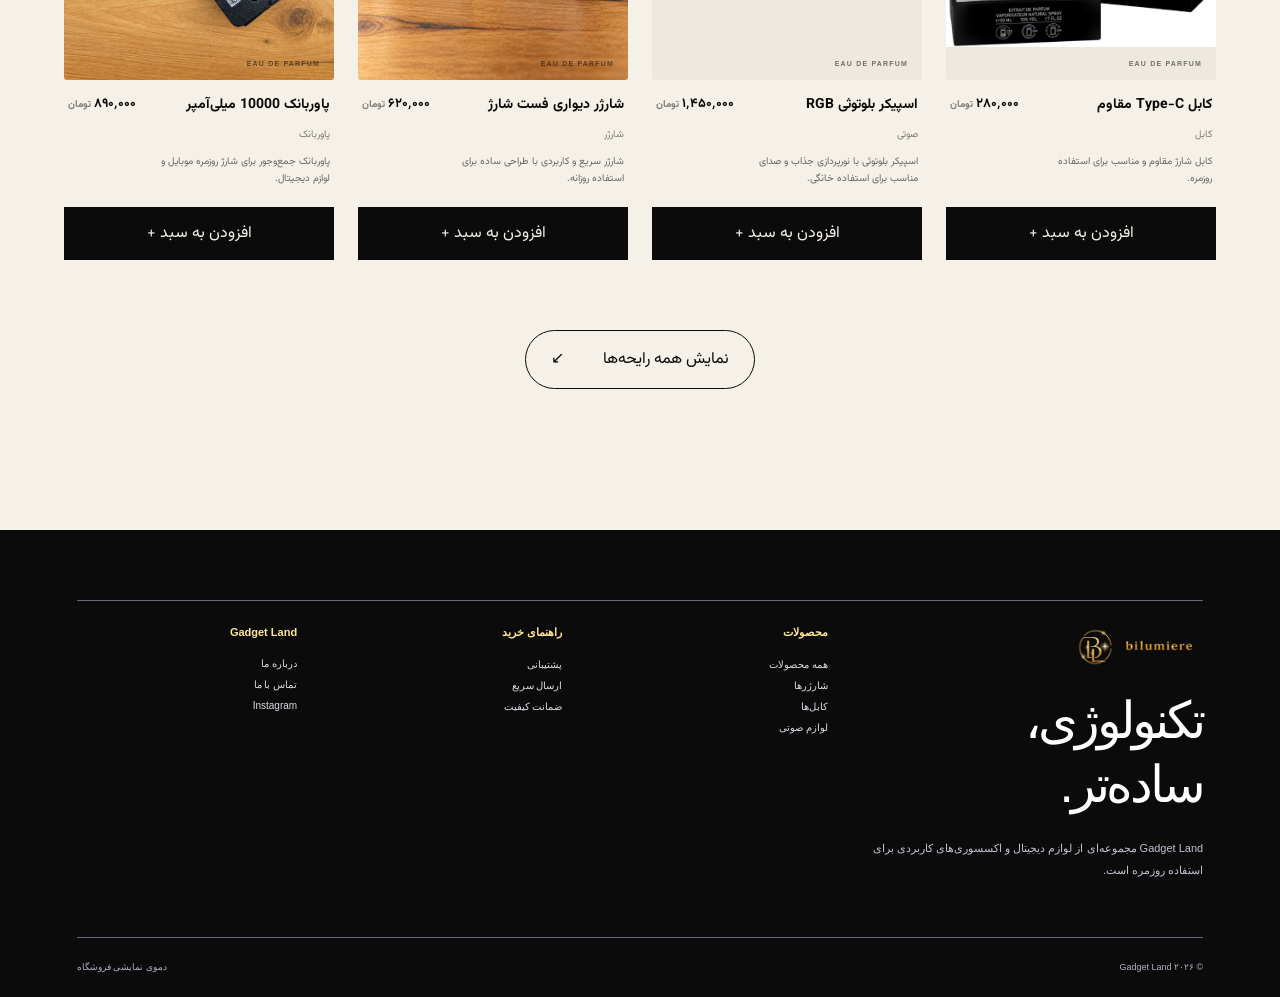
==== commit b4d14fb2: "refactor: publish frontend demo" ====
--- a/index.html
+++ b/index.html
@@ -1,11 +1,11 @@
-<!doctype html><html lang="fa" dir="rtl"><head><meta charset="UTF-8"><meta name="viewport" content="width=device-width,initial-scale=1"><title>bilumiere — خانه عطر</title><meta name="description" content="فروشگاه عطر bilumiere؛ رایحه‌های زنانه، مردانه، یونی‌سکس و نیش"><link rel="preconnect" href="https://fonts.googleapis.com"><link rel="preconnect" href="https://fonts.gstatic.com" crossorigin><link href="https://fonts.googleapis.com/css2?family=Vazirmatn:wght@300;400;500;600;700;800&display=swap" rel="stylesheet"><link rel="stylesheet" href="styles.css?v=9"><link rel="stylesheet" href="customer-experience.css?v=1"><link rel="stylesheet" href="perfume-theme.css?v=2"></head><body>
-<link rel="stylesheet" href="responsive.css"><link rel="stylesheet" href="mobile-hero-fix.css?v=3"><canvas id="fluid"></canvas><div class="grain"></div><div class="loader"><i></i><span>bilumiere PARFUMS</span><b>۰</b></div>
-<header><a class="brand brand-logo" href="#top"><img src="assets/bilumiere-logo-header.webp" alt="bilumiere"></a><nav><a href="shop.html">فروشگاه عطر</a><a href="#story">داستان bilumiere</a><a href="#journal">ژورنال رایحه</a></nav><div class="actions"><button onclick="location.href='account.html'" aria-label="حساب کاربری">حساب</button><button data-cart>سبد <span class="cart-count">۰</span></button></div></header>
-<main id="top"><section class="hero"><div class="hero-media"><video autoplay muted loop playsinline preload="metadata" poster="assets/hero-video-poster.jpg" aria-hidden="true" tabindex="-1"><source src="assets/hero-video.mp4" type="video/mp4"><img src="assets/hero-video-poster.jpg" alt="بطری عطر لوکس bilumiere"></video><div class="halo"></div><span class="tag t1">EAU DE<br>PARFUM</span><span class="tag t2">LONG<br>LASTING</span></div><div class="hero-copy"><span class="eyebrow">OLFACTIVE COLLECTION / 2026</span><h1><span>امضای</span><span><i>ماندگار</i></span></h1><p>رایحه‌هایی برای ماندن در خاطر؛ از نت‌های جسور تا لطافت پوست و امضای شخصی تو</p><a class="cta" href="#catalog"><span>کشف رایحه‌ها</span><b>↙</b></a></div><div class="side-index">01 <i></i> 04</div><div class="scroll-note">برای کشف، اسکرول کن <i></i></div></section>
-<section class="marquee"><div>عطرهای اصیل ✦ رایحه‌های نیش ✦ بسته‌بندی اختصاصی ✦ عطرهای اصیل ✦ رایحه‌های نیش ✦ بسته‌بندی اختصاصی ✦</div></section>
-<section class="intro" id="story"><span class="eyebrow">مانیفست رایحه / 01</span><h2>هر رایحه، پیش از آن‌که دیده شود<br><em>به‌خاطر می‌ماند.</em></h2><div class="intro-foot"><p>bilumiere خانه‌ای برای عطرهایی‌ست که فقط خوش‌بو نیستند؛ هر انتخاب، روایتی از نت‌های آغازین تا رد ماندگار روی پوست است.</p><span>انتخاب‌شده با دقت<br>برای امضای هر روز تو</span></div><div class="intro-orb"></div></section>
-<section class="catalog" id="catalog"><div class="catalog-head"><div><span class="eyebrow">بوتیک عطر / 02</span><h2>رایحه‌ی تو،<br><i>منتظر توست.</i></h2></div><div class="catalog-tools"><button class="filter-toggle">فیلترها <b>+</b></button><label>مرتب‌سازی <select id="sort"><option value="new">جدیدترین</option><option value="low">ارزان‌ترین</option><option value="high">گران‌ترین</option></select></label></div></div>
-<div class="filters"><div><span>دسته‌بندی</span><button class="active" data-filter="all">همه</button><button data-filter="women">زنانه</button><button data-filter="men">مردانه</button><button data-filter="unisex">یونی‌سکس</button><button data-filter="niche">نیش</button></div><div><span>خانواده بویایی</span><button class="active" data-material="all">همه</button><button data-material="floral">گلی</button><button data-material="woody">چوبی</button><button data-material="oriental">شرقی</button></div></div><div class="product-grid" id="products"></div><a class="more" href="shop.html">نمایش همه رایحه‌ها <span>↙</span></a></section>
-<section class="journal" id="journal"><div class="journal-visual"><img src="assets/perfume-journal-v1.png" alt="نت‌های عطر و شیشه عطر"></div><div><span class="eyebrow">ژورنال رایحه / 03</span><h2>عطر را کجا و چطور<br><i>استفاده کنیم؟</i></h2><p>راهنمای کوتاه انتخاب، لایه‌سازی و استفاده درست از عطر برای پخش بو و ماندگاری بهتر.</p><a href="about.html">شناخت جهان رایحه ←</a></div></section></main>
-<footer><a class="brand brand-logo"><img src="assets/bilumiere-logo-header.webp" alt="bilumiere"></a><h2>رایحه‌ی تو،<br><i>امضای توست.</i></h2><div><span>INSTAGRAM / PINTEREST</span><span>© 2026 bilumiere PARFUMS</span></div></footer>
-<aside class="cart"><div class="cart-head"><h3>سبد خرید</h3><button class="cart-close">×</button></div><div class="cart-items"></div><div class="cart-empty"><div>✦</div><h4>سبدت هنوز خالی‌ست</h4><p>شاید رایحه‌ی تو همین نزدیکی باشد.</p></div><div class="cart-foot"><div><span>جمع کل</span><b class="cart-total">۰ تومان</b></div><button onclick="location.href='checkout.html'">ادامه و تسویه‌حساب ←</button></div></aside><div class="scrim"></div><div class="toast">به سبد اضافه شد</div><div class="cursor"><i></i></div><script src="app.js?v=14"></script><script src="product-favorites.js?v=1"></script></body></html>
+<!doctype html><html lang="fa" dir="rtl"><head><meta charset="UTF-8"><meta name="viewport" content="width=device-width,initial-scale=1"><title>Gadget Land — فروشگاه لوازم دیجیتال</title><meta name="description" content="Gadget Land؛ فروشگاه لوازم دیجیتال و اکسسوری‌های کاربردی"><link rel="preconnect" href="https://fonts.googleapis.com"><link rel="preconnect" href="https://fonts.gstatic.com" crossorigin><link href="https://fonts.googleapis.com/css2?family=Vazirmatn:wght@300;400;500;600;700;800&display=swap" rel="stylesheet"><link rel="stylesheet" href="styles.css?v=9"><link rel="stylesheet" href="customer-experience.css?v=1"><link rel="stylesheet" href="perfume-theme.css?v=2"><style>.brand-text{font-weight:800;letter-spacing:.06em;font-size:20px;color:inherit}.demo-contact{display:block;text-decoration:none;color:inherit;padding:14px 0}</style></head><body>
+<link rel="stylesheet" href="responsive.css"><link rel="stylesheet" href="mobile-hero-fix.css?v=3"><canvas id="fluid"></canvas><div class="grain"></div><div class="loader"><i></i><span>Gadget Land</span><b>۰</b></div>
+<header><a class="brand brand-logo" href="#top"><img src="assets/Gadget Land-logo-header.webp" alt="Gadget Land"></a><nav><a href="shop.html">فروشگاه عطر</a><a href="#story">داستان Gadget Land</a><a href="#journal">ژورنال رایحه</a></nav><div class="actions"><button data-cart>سبد <span class="cart-count">۰</span></button></div></header>
+<main id="top"><section class="hero"><div class="hero-media"><img src="uploads/products/2b9099022dca4274567c0475.png" alt="محصول Gadget Land"><div class="halo"></div><span class="tag t1">EAU DE<br>PARFUM</span><span class="tag t2">LONG<br>LASTING</span></div><div class="hero-copy"><span class="eyebrow">GADGET COLLECTION / 2026</span><h1><span>تکنولوژی</span><span><i>روزمره</i></span></h1><p>لوازم دیجیتال کاربردی برای زندگی روزمره؛ ساده، کاربردی و همیشه همراه تو</p><a class="cta" href="#catalog"><span>مشاهده محصولات</span><b>↙</b></a></div><div class="side-index">01 <i></i> 04</div><div class="scroll-note">برای کشف، اسکرول کن <i></i></div></section>
+<section class="marquee"><div>گجت‌های کاربردی ✦ لوازم دیجیتال ✦ اکسسوری‌های روزمره ✦ گجت‌های کاربردی ✦ لوازم دیجیتال ✦</div></section>
+<section class="intro" id="story"><span class="eyebrow">درباره فروشگاه / 01</span><h2>هر محصول برای یک نیاز ساخته شده<br><em>ساده‌تر، سریع‌تر، کاربردی‌تر.</em></h2><div class="intro-foot"><p>Gadget Land خانه‌ای برای عطرهایی‌ست که فقط خوش‌بو نیستند؛ هر انتخاب، روایتی از نت‌های آغازین تا رد ماندگار روی پوست است.</p><span>انتخاب‌شده با دقت<br>برای استفاده هر روز تو</span></div><div class="intro-orb"></div></section>
+<section class="catalog" id="catalog"><div class="catalog-head"><div><span class="eyebrow">فروشگاه / 02</span><h2>گجت مناسب تو،<br><i>منتظر توست.</i></h2></div><div class="catalog-tools"><button class="filter-toggle">فیلترها <b>+</b></button><label>مرتب‌سازی <select id="sort"><option value="new">جدیدترین</option><option value="low">ارزان‌ترین</option><option value="high">گران‌ترین</option></select></label></div></div>
+<div class="filters"><div><span>دسته‌بندی</span><button class="active" data-filter="all">همه</button><button data-filter="charger">شارژر</button><button data-filter="cable">کابل</button><button data-filter="audio">صوتی</button><button data-filter="accessories">لوازم جانبی</button></div><div><span>نوع محصول</span><button class="active" data-material="all">همه</button><button data-material="charger">شارژ</button><button data-material="cable">کابل</button><button data-material="audio">صوتی</button></div></div><div class="product-grid" id="products"></div><a class="more" href="shop.html">نمایش همه رایحه‌ها <span>↙</span></a></section>
+<section class="journal" id="journal"><div class="journal-visual"><img src="uploads/products/6f83c19df4840833a790ed2f.png" alt="نت‌های عطر و شیشه عطر"></div><div><span class="eyebrow">مجله دیجیتال / 03</span><h2>گجت مناسب را چطور<br><i>انتخاب کنیم؟</i></h2><p>راهنمای کوتاه انتخاب لوازم جانبی مناسب برای موبایل، لپ‌تاپ و استفاده روزمره.</p><a href="about.html">بیشتر بدانید ←</a></div></section></main>
+<footer><a class="brand brand-logo"><img src="assets/Gadget Land-logo-header.webp" alt="Gadget Land"></a><h2>تکنولوژی،<br><i>ساده‌تر.</i></h2><div><span>INSTAGRAM / TELEGRAM</span><span>© 2026 Gadget Land</span></div></footer>
+<aside class="cart"><div class="cart-head"><h3>سبد خرید</h3><button class="cart-close">×</button></div><div class="cart-items"></div><div class="cart-empty"><div>✦</div><h4>سبدت هنوز خالی‌ست</h4><p>شاید رایحه‌ی تو همین نزدیکی باشد.</p></div><div class="cart-foot"><div><span>جمع کل</span><b class="cart-total">۰ تومان</b></div><a href="contact.html" class="demo-contact">برای خرید با ما تماس بگیرید ←</a></div></aside><div class="scrim"></div><div class="toast">به سبد اضافه شد</div><div class="cursor"><i></i></div><script src="products.js"></script><script src="app.js"></script></body></html>
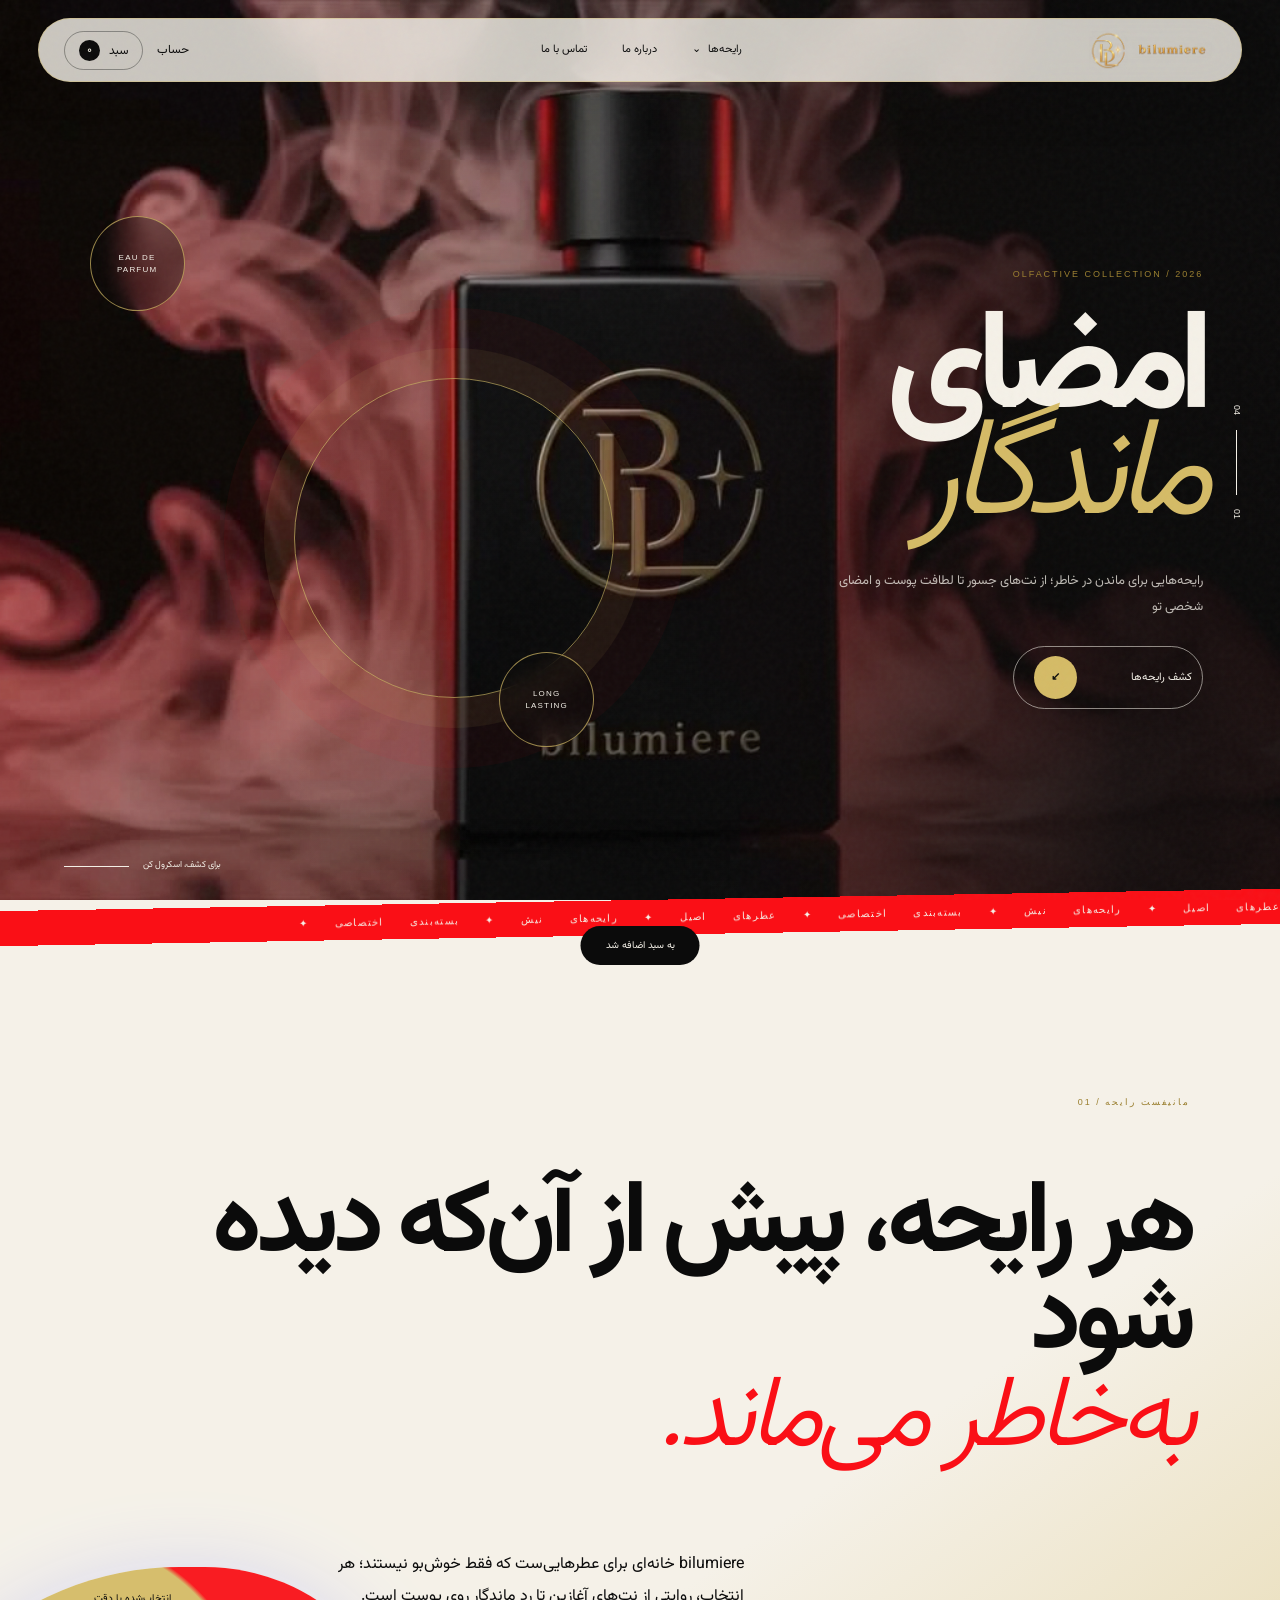
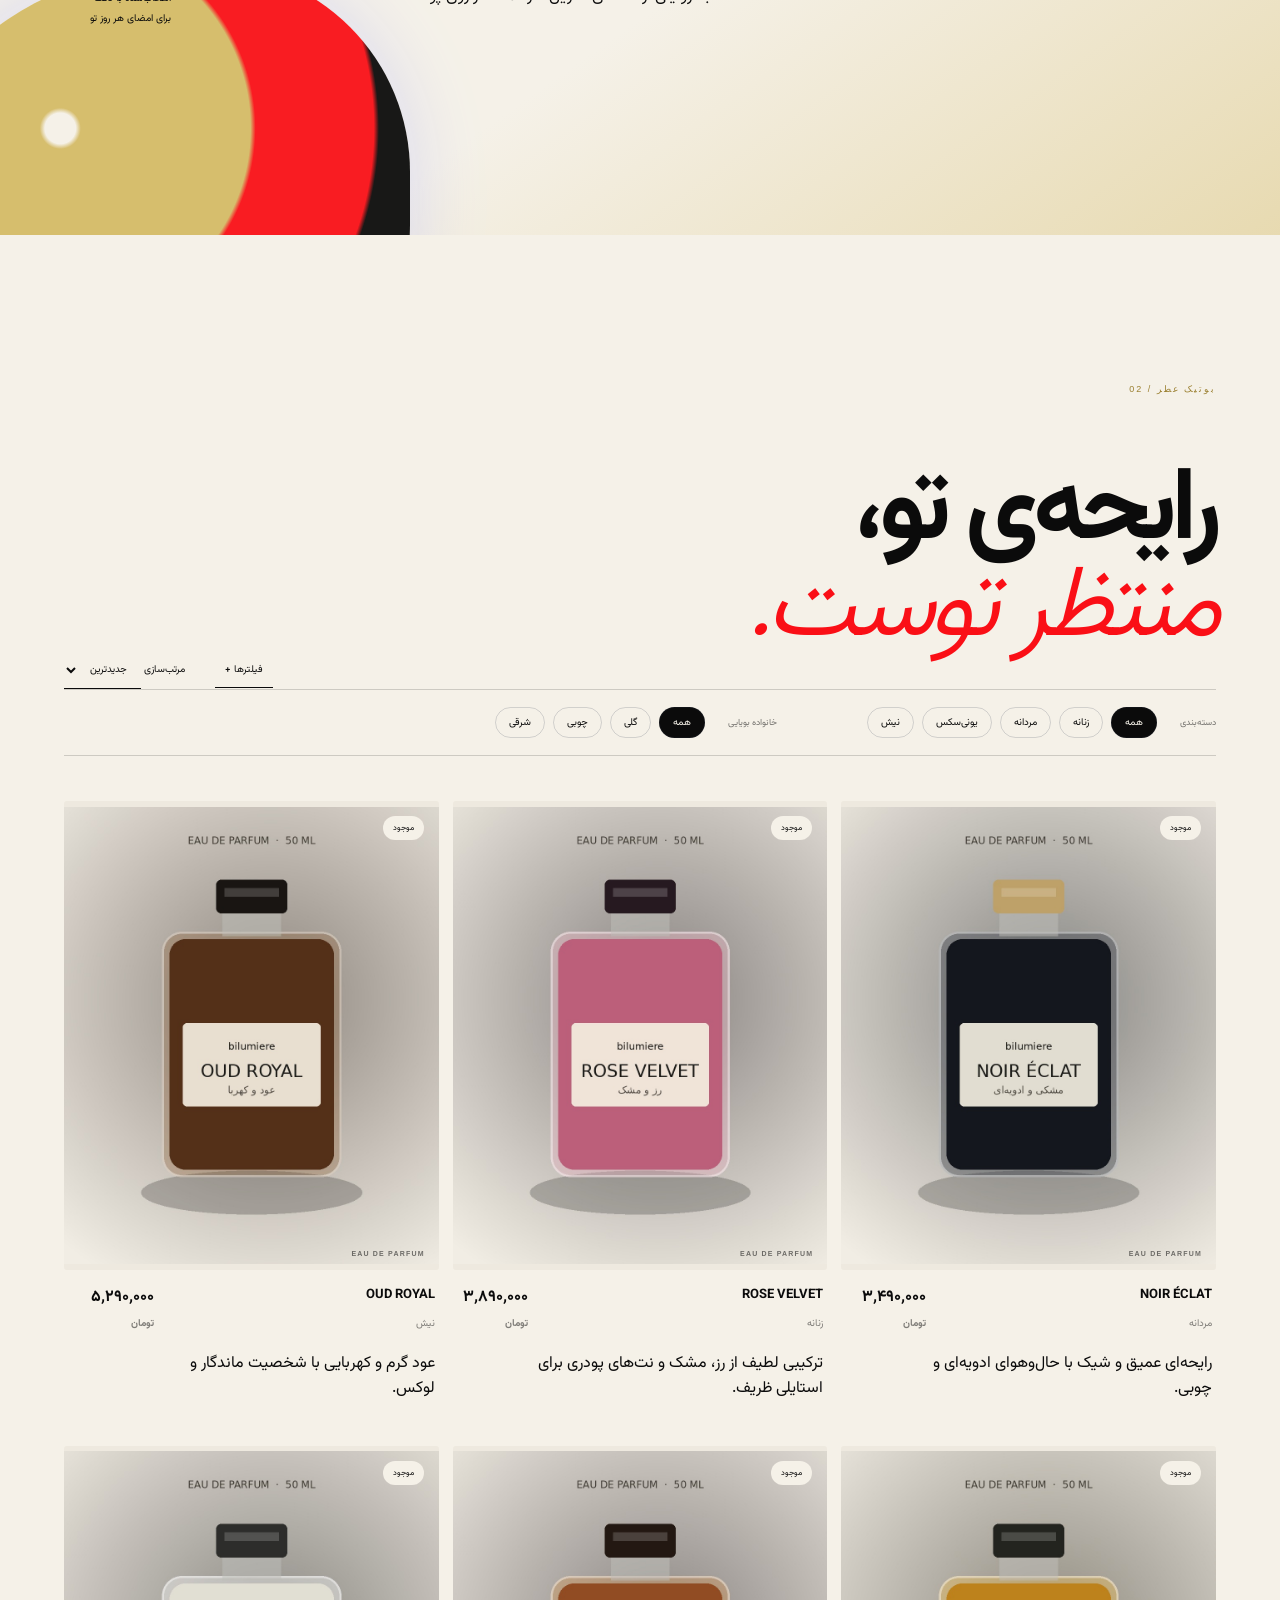
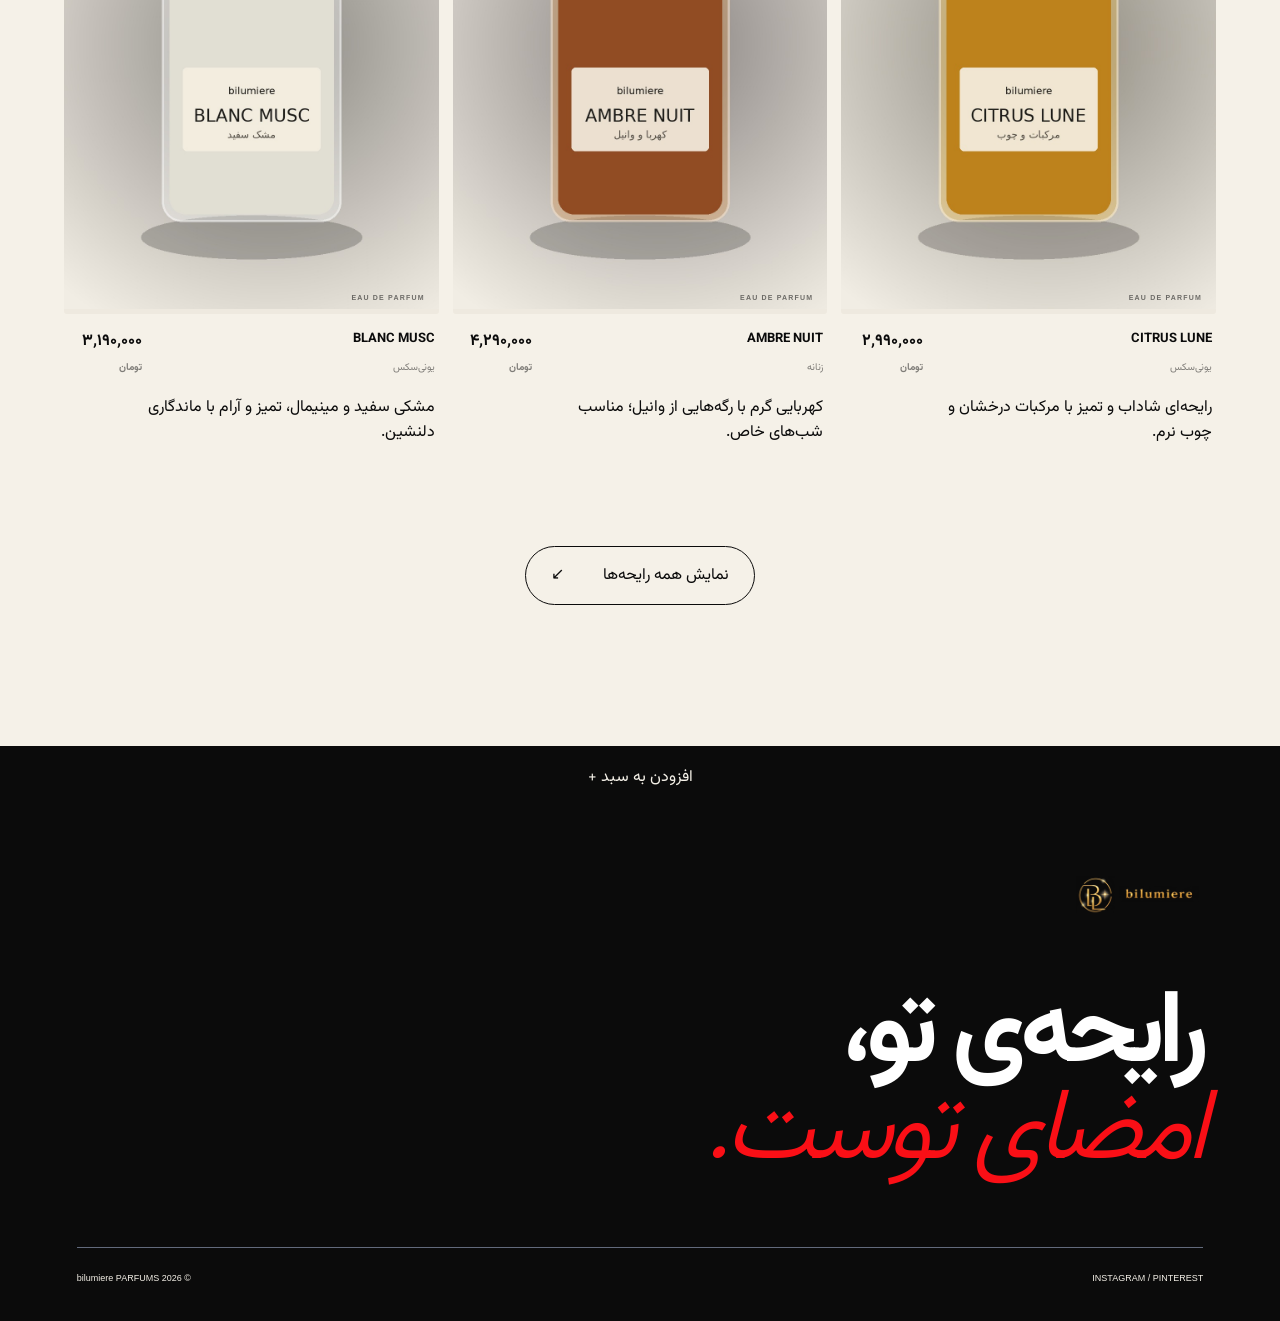
==== commit c510e794: "refactor: publish frontend demo" ====
--- a/index.html
+++ b/index.html
@@ -1,11 +1,11 @@
-<!doctype html><html lang="fa" dir="rtl"><head><meta charset="UTF-8"><meta name="viewport" content="width=device-width,initial-scale=1"><title>Gadget Land — فروشگاه لوازم دیجیتال</title><meta name="description" content="Gadget Land؛ فروشگاه لوازم دیجیتال و اکسسوری‌های کاربردی"><link rel="preconnect" href="https://fonts.googleapis.com"><link rel="preconnect" href="https://fonts.gstatic.com" crossorigin><link href="https://fonts.googleapis.com/css2?family=Vazirmatn:wght@300;400;500;600;700;800&display=swap" rel="stylesheet"><link rel="stylesheet" href="styles.css?v=9"><link rel="stylesheet" href="customer-experience.css?v=1"><link rel="stylesheet" href="perfume-theme.css?v=2"><style>.brand-text{font-weight:800;letter-spacing:.06em;font-size:20px;color:inherit}.demo-contact{display:block;text-decoration:none;color:inherit;padding:14px 0}</style></head><body>
-<link rel="stylesheet" href="responsive.css"><link rel="stylesheet" href="mobile-hero-fix.css?v=3"><canvas id="fluid"></canvas><div class="grain"></div><div class="loader"><i></i><span>Gadget Land</span><b>۰</b></div>
-<header><a class="brand brand-logo" href="#top"><img src="assets/Gadget Land-logo-header.webp" alt="Gadget Land"></a><nav><a href="shop.html">فروشگاه عطر</a><a href="#story">داستان Gadget Land</a><a href="#journal">ژورنال رایحه</a></nav><div class="actions"><button data-cart>سبد <span class="cart-count">۰</span></button></div></header>
-<main id="top"><section class="hero"><div class="hero-media"><img src="uploads/products/2b9099022dca4274567c0475.png" alt="محصول Gadget Land"><div class="halo"></div><span class="tag t1">EAU DE<br>PARFUM</span><span class="tag t2">LONG<br>LASTING</span></div><div class="hero-copy"><span class="eyebrow">GADGET COLLECTION / 2026</span><h1><span>تکنولوژی</span><span><i>روزمره</i></span></h1><p>لوازم دیجیتال کاربردی برای زندگی روزمره؛ ساده، کاربردی و همیشه همراه تو</p><a class="cta" href="#catalog"><span>مشاهده محصولات</span><b>↙</b></a></div><div class="side-index">01 <i></i> 04</div><div class="scroll-note">برای کشف، اسکرول کن <i></i></div></section>
-<section class="marquee"><div>گجت‌های کاربردی ✦ لوازم دیجیتال ✦ اکسسوری‌های روزمره ✦ گجت‌های کاربردی ✦ لوازم دیجیتال ✦</div></section>
-<section class="intro" id="story"><span class="eyebrow">درباره فروشگاه / 01</span><h2>هر محصول برای یک نیاز ساخته شده<br><em>ساده‌تر، سریع‌تر، کاربردی‌تر.</em></h2><div class="intro-foot"><p>Gadget Land خانه‌ای برای عطرهایی‌ست که فقط خوش‌بو نیستند؛ هر انتخاب، روایتی از نت‌های آغازین تا رد ماندگار روی پوست است.</p><span>انتخاب‌شده با دقت<br>برای استفاده هر روز تو</span></div><div class="intro-orb"></div></section>
-<section class="catalog" id="catalog"><div class="catalog-head"><div><span class="eyebrow">فروشگاه / 02</span><h2>گجت مناسب تو،<br><i>منتظر توست.</i></h2></div><div class="catalog-tools"><button class="filter-toggle">فیلترها <b>+</b></button><label>مرتب‌سازی <select id="sort"><option value="new">جدیدترین</option><option value="low">ارزان‌ترین</option><option value="high">گران‌ترین</option></select></label></div></div>
-<div class="filters"><div><span>دسته‌بندی</span><button class="active" data-filter="all">همه</button><button data-filter="charger">شارژر</button><button data-filter="cable">کابل</button><button data-filter="audio">صوتی</button><button data-filter="accessories">لوازم جانبی</button></div><div><span>نوع محصول</span><button class="active" data-material="all">همه</button><button data-material="charger">شارژ</button><button data-material="cable">کابل</button><button data-material="audio">صوتی</button></div></div><div class="product-grid" id="products"></div><a class="more" href="shop.html">نمایش همه رایحه‌ها <span>↙</span></a></section>
-<section class="journal" id="journal"><div class="journal-visual"><img src="uploads/products/6f83c19df4840833a790ed2f.png" alt="نت‌های عطر و شیشه عطر"></div><div><span class="eyebrow">مجله دیجیتال / 03</span><h2>گجت مناسب را چطور<br><i>انتخاب کنیم؟</i></h2><p>راهنمای کوتاه انتخاب لوازم جانبی مناسب برای موبایل، لپ‌تاپ و استفاده روزمره.</p><a href="about.html">بیشتر بدانید ←</a></div></section></main>
-<footer><a class="brand brand-logo"><img src="assets/Gadget Land-logo-header.webp" alt="Gadget Land"></a><h2>تکنولوژی،<br><i>ساده‌تر.</i></h2><div><span>INSTAGRAM / TELEGRAM</span><span>© 2026 Gadget Land</span></div></footer>
-<aside class="cart"><div class="cart-head"><h3>سبد خرید</h3><button class="cart-close">×</button></div><div class="cart-items"></div><div class="cart-empty"><div>✦</div><h4>سبدت هنوز خالی‌ست</h4><p>شاید رایحه‌ی تو همین نزدیکی باشد.</p></div><div class="cart-foot"><div><span>جمع کل</span><b class="cart-total">۰ تومان</b></div><a href="contact.html" class="demo-contact">برای خرید با ما تماس بگیرید ←</a></div></aside><div class="scrim"></div><div class="toast">به سبد اضافه شد</div><div class="cursor"><i></i></div><script src="products.js"></script><script src="app.js"></script></body></html>
+<!doctype html><html lang="fa" dir="rtl"><head><meta charset="UTF-8"><meta name="viewport" content="width=device-width,initial-scale=1"><title>bilumiere — خانه عطر</title><meta name="description" content="فروشگاه عطر bilumiere؛ رایحه‌های زنانه، مردانه، یونی‌سکس و نیش"><link rel="preconnect" href="https://fonts.googleapis.com"><link rel="preconnect" href="https://fonts.gstatic.com" crossorigin><link href="https://fonts.googleapis.com/css2?family=Vazirmatn:wght@300;400;500;600;700;800&display=swap" rel="stylesheet"><link rel="stylesheet" href="styles.css?v=9"><link rel="stylesheet" href="customer-experience.css?v=1"><link rel="stylesheet" href="perfume-theme.css?v=2"></head><body>
+<link rel="stylesheet" href="responsive.css"><link rel="stylesheet" href="mobile-hero-fix.css?v=3"><canvas id="fluid"></canvas><div class="grain"></div><div class="loader"><i></i><span>bilumiere PARFUMS</span><b>۰</b></div>
+<header><a class="brand brand-logo" href="#top"><img src="assets/bilumiere-logo-header.webp" alt="bilumiere"></a><nav><a href="shop.html">فروشگاه عطر</a><a href="#story">داستان bilumiere</a><a href="#journal">ژورنال رایحه</a></nav><div class="actions"><button onclick="location.href='account.html'" aria-label="حساب کاربری">حساب</button><button data-cart>سبد <span class="cart-count">۰</span></button></div></header>
+<main id="top"><section class="hero"><div class="hero-media"><video autoplay muted loop playsinline preload="metadata" poster="assets/hero-video-poster.jpg" aria-hidden="true" tabindex="-1"><source src="assets/hero-video.mp4" type="video/mp4"><img src="assets/hero-video-poster.jpg" alt="بطری عطر لوکس bilumiere"></video><div class="halo"></div><span class="tag t1">EAU DE<br>PARFUM</span><span class="tag t2">LONG<br>LASTING</span></div><div class="hero-copy"><span class="eyebrow">OLFACTIVE COLLECTION / 2026</span><h1><span>امضای</span><span><i>ماندگار</i></span></h1><p>رایحه‌هایی برای ماندن در خاطر؛ از نت‌های جسور تا لطافت پوست و امضای شخصی تو</p><a class="cta" href="#catalog"><span>کشف رایحه‌ها</span><b>↙</b></a></div><div class="side-index">01 <i></i> 04</div><div class="scroll-note">برای کشف، اسکرول کن <i></i></div></section>
+<section class="marquee"><div>عطرهای اصیل ✦ رایحه‌های نیش ✦ بسته‌بندی اختصاصی ✦ عطرهای اصیل ✦ رایحه‌های نیش ✦ بسته‌بندی اختصاصی ✦</div></section>
+<section class="intro" id="story"><span class="eyebrow">مانیفست رایحه / 01</span><h2>هر رایحه، پیش از آن‌که دیده شود<br><em>به‌خاطر می‌ماند.</em></h2><div class="intro-foot"><p>bilumiere خانه‌ای برای عطرهایی‌ست که فقط خوش‌بو نیستند؛ هر انتخاب، روایتی از نت‌های آغازین تا رد ماندگار روی پوست است.</p><span>انتخاب‌شده با دقت<br>برای امضای هر روز تو</span></div><div class="intro-orb"></div></section>
+<section class="catalog" id="catalog"><div class="catalog-head"><div><span class="eyebrow">بوتیک عطر / 02</span><h2>رایحه‌ی تو،<br><i>منتظر توست.</i></h2></div><div class="catalog-tools"><button class="filter-toggle">فیلترها <b>+</b></button><label>مرتب‌سازی <select id="sort"><option value="new">جدیدترین</option><option value="low">ارزان‌ترین</option><option value="high">گران‌ترین</option></select></label></div></div>
+<div class="filters"><div><span>دسته‌بندی</span><button class="active" data-filter="all">همه</button><button data-filter="women">زنانه</button><button data-filter="men">مردانه</button><button data-filter="unisex">یونی‌سکس</button><button data-filter="niche">نیش</button></div><div><span>خانواده بویایی</span><button class="active" data-material="all">همه</button><button data-material="floral">گلی</button><button data-material="woody">چوبی</button><button data-material="oriental">شرقی</button></div></div><div class="product-grid" id="products"></div><a class="more" href="shop.html">نمایش همه رایحه‌ها <span>↙</span></a></section>
+<section class="journal" id="journal"><div class="journal-visual"><img src="assets/perfume-journal-v1.png" alt="نت‌های عطر و شیشه عطر"></div><div><span class="eyebrow">ژورنال رایحه / 03</span><h2>عطر را کجا و چطور<br><i>استفاده کنیم؟</i></h2><p>راهنمای کوتاه انتخاب، لایه‌سازی و استفاده درست از عطر برای پخش بو و ماندگاری بهتر.</p><a href="about.html">شناخت جهان رایحه ←</a></div></section></main>
+<footer><a class="brand brand-logo"><img src="assets/bilumiere-logo-header.webp" alt="bilumiere"></a><h2>رایحه‌ی تو،<br><i>امضای توست.</i></h2><div><span>INSTAGRAM / PINTEREST</span><span>© 2026 bilumiere PARFUMS</span></div></footer>
+<aside class="cart"><div class="cart-head"><h3>سبد خرید</h3><button class="cart-close">×</button></div><div class="cart-items"></div><div class="cart-empty"><div>✦</div><h4>سبدت هنوز خالی‌ست</h4><p>شاید رایحه‌ی تو همین نزدیکی باشد.</p></div><div class="cart-foot"><div><span>جمع کل</span><b class="cart-total">۰ تومان</b></div><button onclick="location.href='checkout.html'">ادامه و تسویه‌حساب ←</button></div></aside><div class="scrim"></div><div class="toast">به سبد اضافه شد</div><div class="cursor"><i></i></div><script src="products-data.js"></script><script src="app.js?v=14"></script></body></html>
